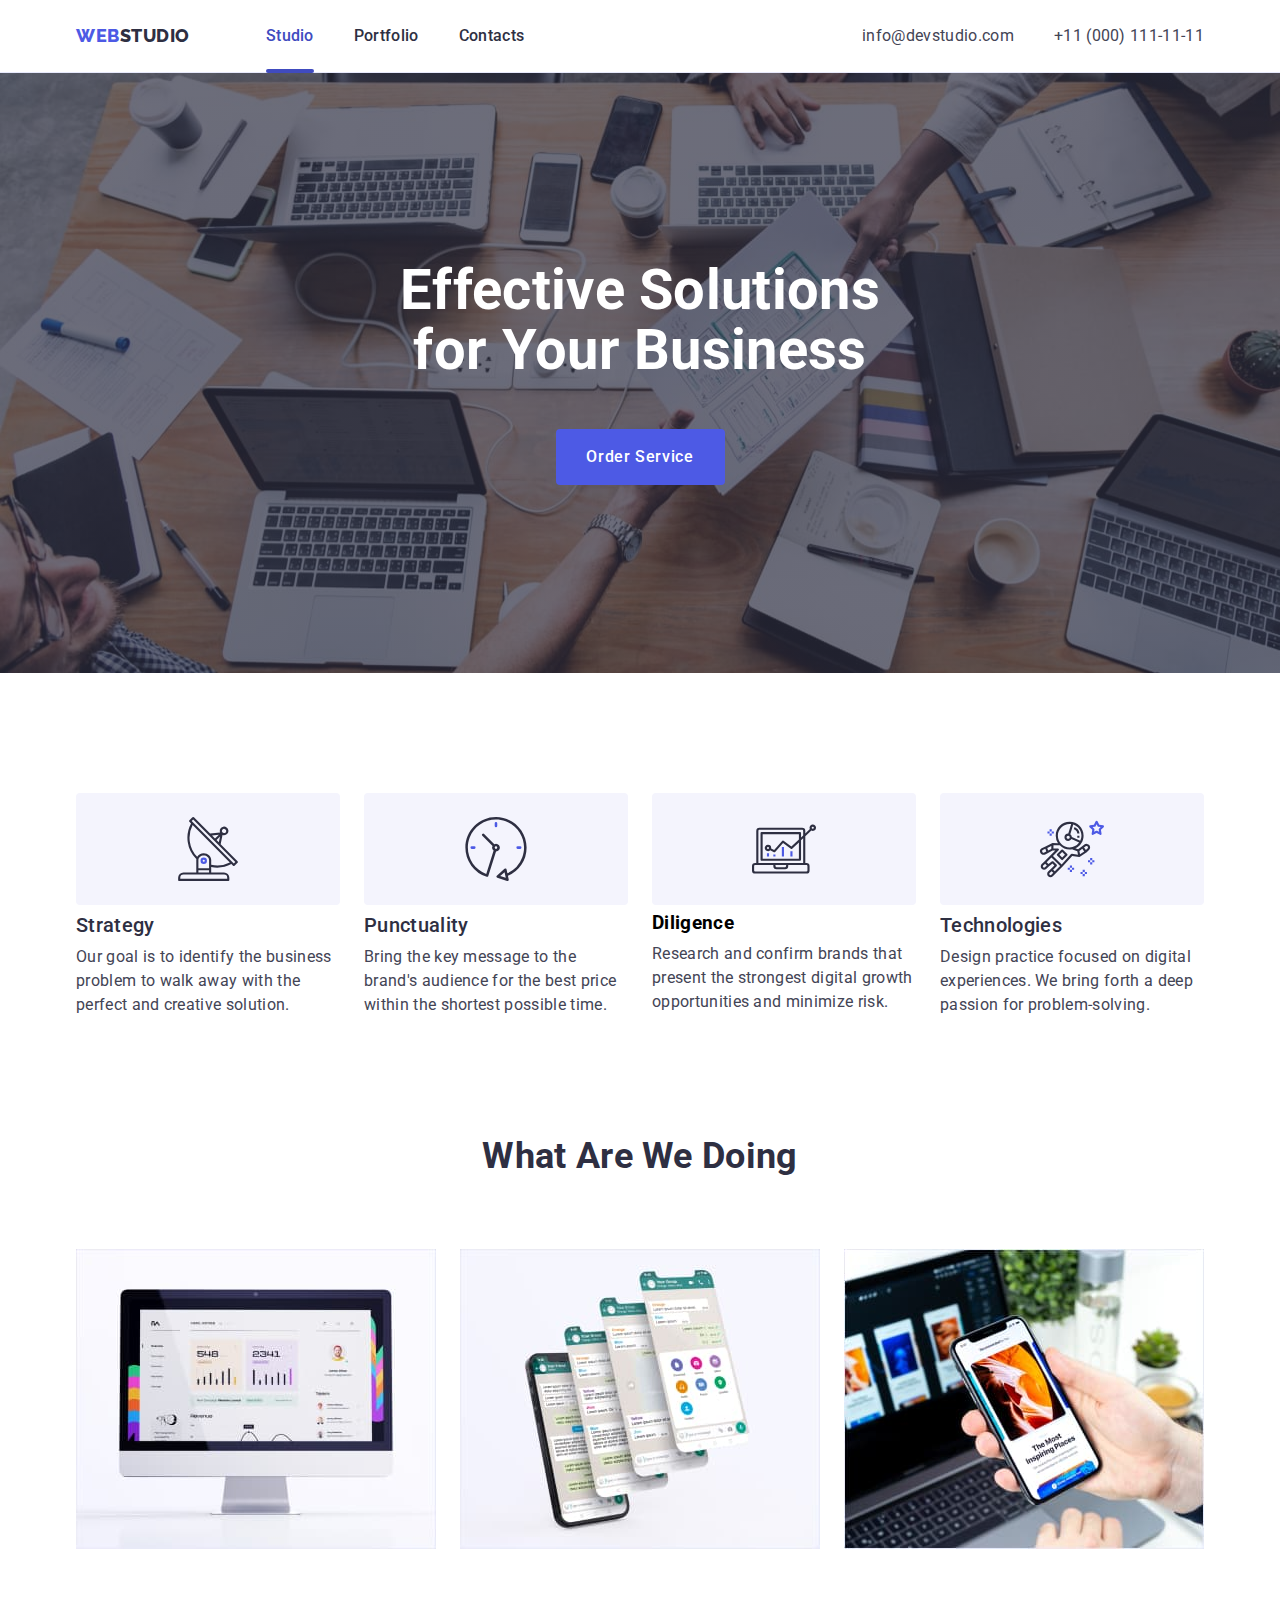
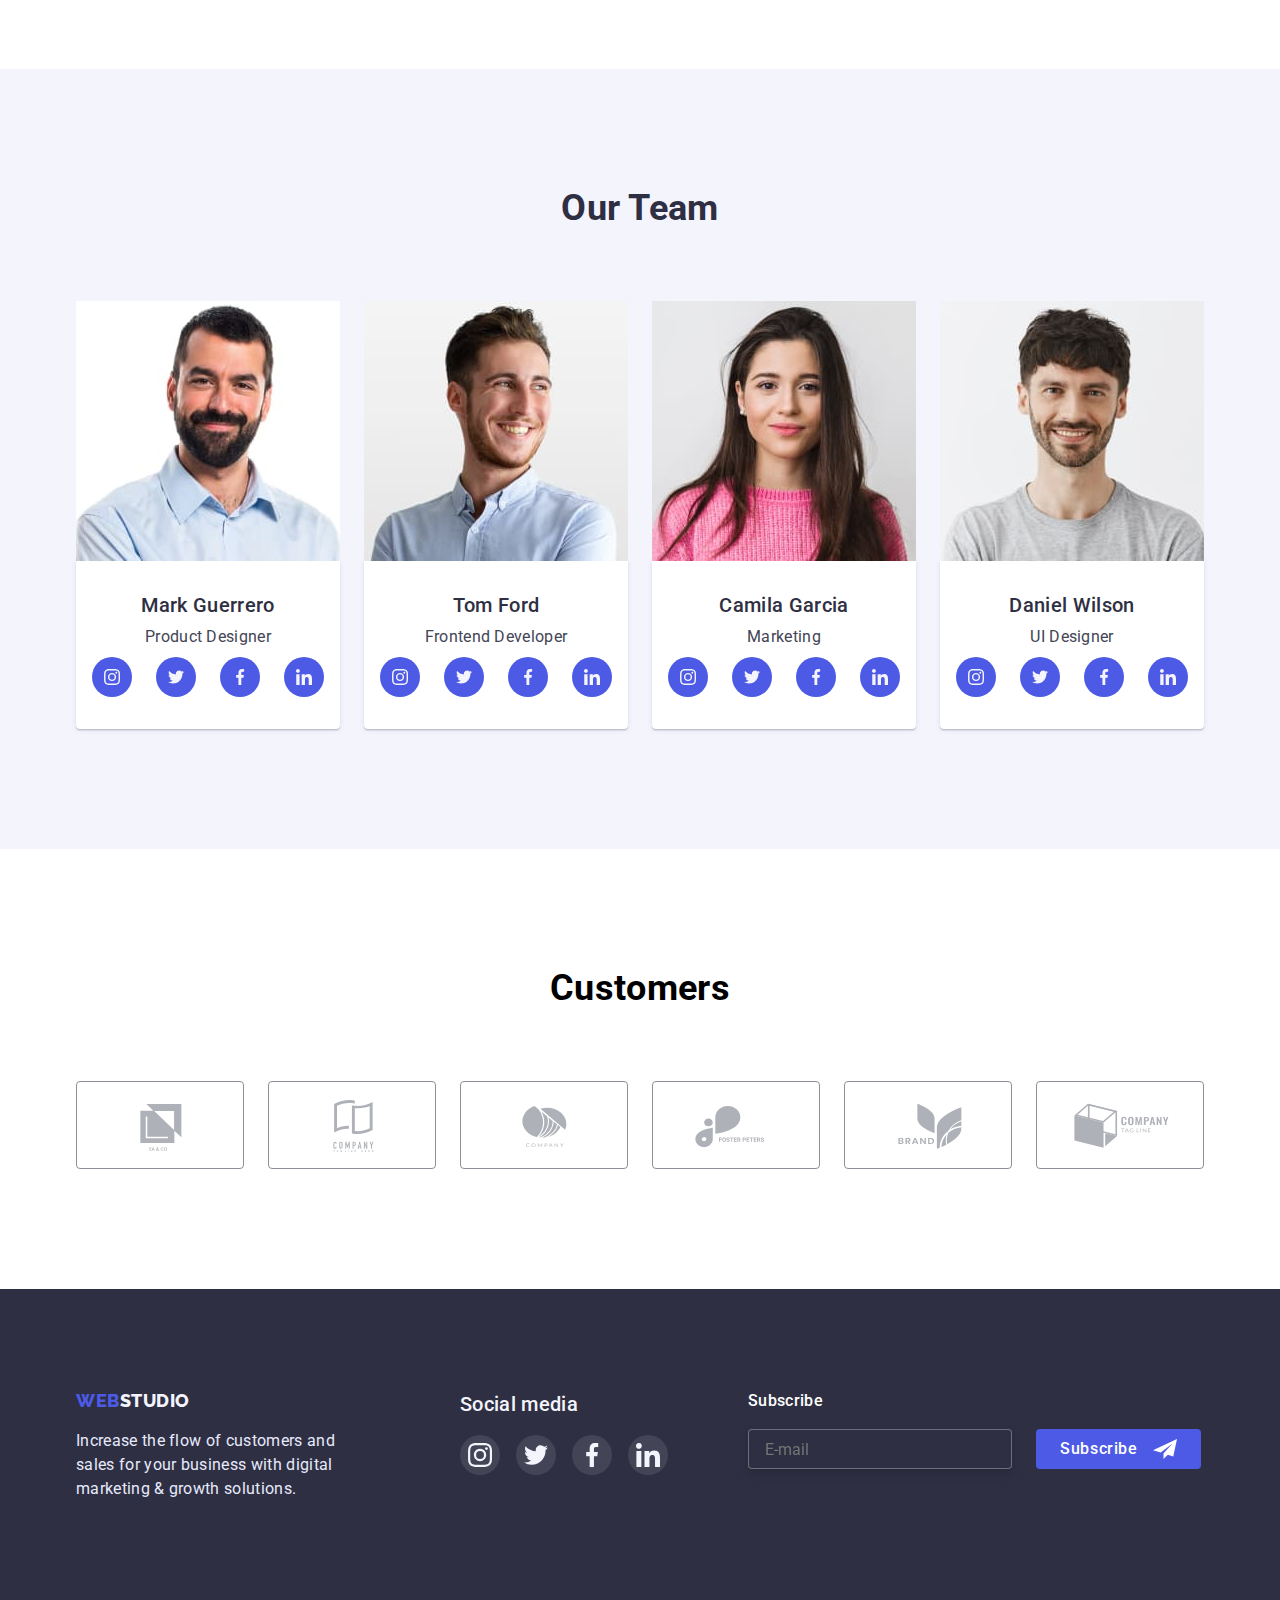
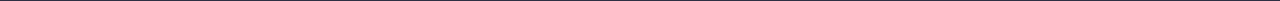
==== index.html @ 54335d5e "Initial commit" ====
<!DOCTYPE html>
<html lang="en">
  <head>
    <meta charset="UTF-8" />
    <meta http-equiv="X-UA-Compatible" content="IE=edge" />
    <meta name="viewport" content="width=device-width, initial-scale=1.0" />
    <title>Web Studio</title>
    <link rel="preconnect" href="https://fonts.googleapis.com" />
    <link rel="preconnect" href="https://fonts.gstatic.com" crossorigin />
    <link
      href="https://fonts.googleapis.com/css2?family=Raleway:wght@800&family=Roboto:wght@400;500;700;900&display=swap"
      rel="stylesheet"
    />
    <link
      rel="stylesheet"
      href="https://cdnjs.cloudflare.com/ajax/libs/modern-normalize/1.1.0/modern-normalize.css"
      integrity="sha512-Y0MM+V6ymRKN2zStTqzQ227DWhhp4Mzdo6gnlRnuaNCbc+YN/ZH0sBCLTM4M0oSy9c9VKiCvd4Jk44aCLrNS5Q=="
      crossorigin="anonymous"
      referrerpolicy="no-referrer"
    />
    <link rel="stylesheet" href="./css/styles.css" />
  </head>
  <body>
    <!-- Header -->
    <header class="page-header section">
      <div class="container header-container">
        <nav class="page-nav">
          <a class="logotype link" href="/"
            >Web<span class="logo-dark">Studio</span></a
          >
          <ul class="menu list">
            <li class="menu-item">
              <a class="menu-link link current" href="./index.html">Studio</a>
            </li>
            <li class="menu-item">
              <a class="menu-link link" href="./portfolio.html">Portfolio</a>
            </li>
            <li class="menu-item">
              <a class="menu-link link" href="">Contacts</a>
            </li>
          </ul>
        </nav>
        <address class="contact">
          <ul class="list contact-info">
            <li class="contact-email">
              <a class="contact-link link" href="mailto:info@devstudio.com">
                info@devstudio.com
              </a>
            </li>
            <li class="contact-phone">
              <a class="contact-link link" href="tel:+110001111111">
                +11 (000) 111-11-11
              </a>
            </li>
          </ul>
        </address>
      </div>
    </header>
    <main>
      <!-- Hero -->
      <section class="hero section">
        <div class="container">
          <h1 class="hero-title">Effective Solutions for Your Business</h1>
          <button class="hero-btn" data-modal-open type="button">
            Order Service
          </button>
        </div>
      </section>
      <!-- Benefits -->
      <section class="benefits section">
        <div class="container">
          <h2 class="hide">Benefits</h2>
          <ul class="list benefits-list">
            <li class="benefits-item">
              <div class="benefits-wrap">
                <svg class="benefits-icon" widht="64" height="64">
                  <use href="./images/icons.svg#icon-antenna"></use>
                </svg>
              </div>
              <h3 class="benefits-title section-subtitle">Strategy</h3>
              <p class="benefits-text section-description">
                Our goal is to identify the business problem to walk away with
                the perfect and creative solution.
              </p>
            </li>
            <li class="benefits-item">
              <div class="benefits-wrap">
                <svg class="benefits-icon" widht="64" height="64">
                  <use href="./images/icons.svg#icon-clock"></use>
                </svg>
              </div>
              <h3 class="benefits-title section-subtitle">Punctuality</h3>
              <p class="benefits-text section-description">
                Bring the key message to the brand's audience for the best price
                within the shortest possible time.
              </p>
            </li>
            <li class="benefits-item">
              <div class="benefits-wrap">
                <svg class="benefits-icon" widht="64" height="64">
                  <use href="./images/icons.svg#icon-diagram"></use>
                </svg>
              </div>
              <h3 class="benefits-title">Diligence</h3>
              <p class="benefits-text section-description">
                Research and confirm brands that present the strongest digital
                growth opportunities and minimize risk.
              </p>
            </li>
            <li class="benefits-item">
              <div class="benefits-wrap">
                <svg class="benefits-icon" widht="64" height="64">
                  <use href="./images/icons.svg#icon-astronaut"></use>
                </svg>
              </div>
              <h3 class="benefits-title section-subtitle">Technologies</h3>
              <p class="benefits-text section-description">
                Design practice focused on digital experiences. We bring forth a
                deep passion for problem-solving.
              </p>
            </li>
          </ul>
        </div>
      </section>
      <!-- Our work -->
      <section class="work-section section">
        <div class="container">
          <h2 class="work-title section-title">What are we doing</h2>
          <ul class="list work-list">
            <li class="work-item">
              <img
                class="img-work"
                src="./images/monitor.jpg"
                alt="monitor"
                width="360"
                height="300"
              />
            </li>
            <li class="work-item">
              <img
                class="img-work"
                src="./images/messanger.jpg"
                alt="messanger"
                width="360"
                height="300"
              />
            </li>
            <li class="work-item">
              <img
                class="img-work"
                src="./images/phone_in_hand.jpg"
                alt="phone in hand"
                width="360"
                height="300"
              />
            </li>
          </ul>
        </div>
      </section>
      <!-- Team -->
      <section class="section-team section">
        <div class="container">
          <h2 class="team-section section-title">Our Team</h2>
          <ul class="list team-list">
            <li class="team-item">
              <img
                class="img-work"
                src="./images/employees/Mark_Guerrero.jpg"
                alt="Mark Guerrero"
                width="264"
                height="260"
              />
              <div class="employees">
                <h3 class="team-headline section-subtitle">Mark Guerrero</h3>
                <p class="team-text section-description">Product Designer</p>
                <ul class="team-soc-list list">
                  <li class="team-soc-item">
                    <a href="" class="team-soc-link link"
                      ><svg class="team-soc-icon" widht="16" height="16">
                        <use
                          href="./images/icons.svg#icon-instagram"
                        ></use></svg
                    ></a>
                  </li>
                  <li class="team-soc-item">
                    <a href="" class="team-soc-link link"
                      ><svg class="team-soc-icon" widht="16" height="16">
                        <use href="./images/icons.svg#icon-twitter"></use></svg
                    ></a>
                  </li>
                  <li class="team-soc-item">
                    <a href="" class="team-soc-link link"
                      ><svg class="team-soc-icon" widht="16" height="16">
                        <use href="./images/icons.svg#icon-facebook"></use></svg
                    ></a>
                  </li>
                  <li class="team-soc-item">
                    <a href="" class="team-soc-link link"
                      ><svg class="team-soc-icon" widht="16" height="16">
                        <use href="./images/icons.svg#icon-linkedin"></use></svg
                    ></a>
                  </li>
                </ul>
              </div>
            </li>
            <li class="team-item">
              <img
                class="img-work"
                src="./images/employees/Tom_Ford.jpg"
                alt="Tom Ford"
                width="264"
                height="260"
              />
              <div class="employees">
                <h3 class="team-headline section-subtitle">Tom Ford</h3>
                <p class="team-text section-description">Frontend Developer</p>
                <ul class="team-soc-list list">
                  <li class="team-soc-item">
                    <a href="" class="team-soc-link link"
                      ><svg class="team-soc-icon" widht="16" height="16">
                        <use
                          href="./images/icons.svg#icon-instagram"
                        ></use></svg
                    ></a>
                  </li>
                  <li class="team-soc-item">
                    <a href="" class="team-soc-link link"
                      ><svg class="team-soc-icon" widht="16px" height="16px">
                        <use href="./images/icons.svg#icon-twitter"></use></svg
                    ></a>
                  </li>
                  <li class="team-soc-item">
                    <a href="" class="team-soc-link link"
                      ><svg class="team-soc-icon" widht="16" height="16">
                        <use href="./images/icons.svg#icon-facebook"></use></svg
                    ></a>
                  </li>
                  <li class="team-soc-item">
                    <a href="" class="team-soc-link link"
                      ><svg class="team-soc-icon" widht="16" height="16">
                        <use href="./images/icons.svg#icon-linkedin"></use></svg
                    ></a>
                  </li>
                </ul>
              </div>
            </li>
            <li class="team-item">
              <img
                class="img-work"
                src="./images/employees/Camila_Garcia.jpg"
                alt="Camila Garcia"
                width="264"
                height="260"
              />
              <div class="employees">
                <h3 class="team-headline section-subtitle">Camila Garcia</h3>
                <p class="team-text section-description">Marketing</p>
                <ul class="team-soc-list list">
                  <li class="team-soc-item">
                    <a href="" class="team-soc-link link"
                      ><svg class="team-soc-icon" widht="16" height="16">
                        <use
                          href="./images/icons.svg#icon-instagram"
                        ></use></svg
                    ></a>
                  </li>
                  <li class="team-soc-item">
                    <a href="" class="team-soc-link link"
                      ><svg class="team-soc-icon" widht="16" height="16">
                        <use href="./images/icons.svg#icon-twitter"></use></svg
                    ></a>
                  </li>
                  <li class="team-soc-item">
                    <a href="" class="team-soc-link link"
                      ><svg class="team-soc-icon" widht="16" height="16">
                        <use href="./images/icons.svg#icon-facebook"></use></svg
                    ></a>
                  </li>
                  <li class="team-soc-item">
                    <a href="" class="team-soc-link link"
                      ><svg class="team-soc-icon" widht="16" height="16">
                        <use href="./images/icons.svg#icon-linkedin"></use></svg
                    ></a>
                  </li>
                </ul>
              </div>
            </li>
            <li class="team-item section-description">
              <img
                class="img-work"
                src="./images/employees/Daniel_Wilson.jpg"
                alt="Daniel Wilson"
                width="264"
                height="260"
              />
              <div class="employees">
                <h3 class="team-headline section-subtitle">Daniel Wilson</h3>
                <p class="team-text section-description">UI Designer</p>
                <ul class="team-soc-list list">
                  <li class="team-soc-item">
                    <a href="" class="team-soc-link link"
                      ><svg class="team-soc-icon" widht="16" height="16">
                        <use
                          href="./images/icons.svg#icon-instagram"
                        ></use></svg
                    ></a>
                  </li>
                  <li class="team-soc-item">
                    <a href="" class="team-soc-link link"
                      ><svg class="team-soc-icon" widht="16" height="16">
                        <use href="./images/icons.svg#icon-twitter"></use></svg
                    ></a>
                  </li>
                  <li class="team-soc-item">
                    <a href="" class="team-soc-link link"
                      ><svg class="team-soc-icon" widht="16" height="16">
                        <use href="./images/icons.svg#icon-facebook"></use></svg
                    ></a>
                  </li>
                  <li class="team-soc-item">
                    <a href="" class="team-soc-link link"
                      ><svg class="team-soc-icon" widht="16" height="16">
                        <use href="./images/icons.svg#icon-linkedin"></use></svg
                    ></a>
                  </li>
                </ul>
              </div>
            </li>
          </ul>
        </div>
      </section>

      <!--CUSTOMERS  -->
      <section class="section customers-sect">
        <div class="container">
          <h2 class="customers-title">Customers</h2>
          <ul class="customers-list list">
            <li class="customers-item">
              <a href="" class="customers-link link"
                ><svg class="customers-icon" widht="104" height="56">
                  <use href="./images/icons.svg#icon-Logo"></use></svg
              ></a>
            </li>
            <li class="customers-item">
              <a href="" class="customers-link link"
                ><svg class="customers-icon" widht="104" height="56">
                  <use href="./images/icons.svg#icon-Logo-1"></use></svg
              ></a>
            </li>
            <li class="customers-item">
              <a href="" class="customers-link link"
                ><svg class="customers-icon" widht="104" height="56">
                  <use href="./images/icons.svg#icon-Logo-2"></use></svg
              ></a>
            </li>
            <li class="customers-item">
              <a href="" class="customers-link link"
                ><svg class="customers-icon" widht="104" height="56">
                  <use href="./images/icons.svg#icon-Logo-3"></use></svg
              ></a>
            </li>
            <li class="customers-item">
              <a href="" class="customers-link link"
                ><svg class="customers-icon" widht="104" height="56">
                  <use href="./images/icons.svg#icon-Logo-4"></use></svg
              ></a>
            </li>
            <li class="customers-item">
              <a href="" class="customers-link link"
                ><svg class="customers-icon" widht="104" height="56">
                  <use href="./images/icons.svg#icon-Logo-5"></use></svg
              ></a>
            </li>
          </ul>
        </div>
      </section>
    </main>
    <!-- Footer -->
    <footer class="footer">
      <div class="container footer-pos">
        <div class="footer-left">
          <a class="logotype link" href="/"
            >Web<span class="logo-white">Studio</span></a
          >
          <p class="footer-text">
            Increase the flow of customers and sales for your business with
            digital marketing & growth solutions.
          </p>
        </div>
        <div class="footer-right">
          <h2 class="soc-media-subtitle">Social media</h2>
          <ul class="soc-media-list list">
            <li class="soc-media-item">
              <a href="" class="soc-media-link link"
                ><svg class="soc-media-icon" widht="24" height="24">
                  <use href="./images/icons.svg#icon-instagram"></use></svg
              ></a>
            </li>
            <li class="soc-media-item">
              <a href="" class="soc-media-link link"
                ><svg class="soc-media-icon" widht="24" height="24">
                  <use href="./images/icons.svg#icon-twitter"></use></svg
              ></a>
            </li>
            <li class="soc-media-item">
              <a href="" class="soc-media-link link"
                ><svg class="soc-media-icon" widht="24" height="24">
                  <use href="./images/icons.svg#icon-facebook"></use></svg
              ></a>
            </li>
            <li class="soc-media-item">
              <a href="" class="soc-media-link link"
                ><svg class="soc-media-icon" widht="24" height="24">
                  <use href="./images/icons.svg#icon-linkedin"></use></svg
              ></a>
            </li>
          </ul>
        </div>
        <form class="footer-form">
          <label for="subscribe-soc-media" class="footer-form-label"
            >Subscribe</label
          ><span class="footer-form-wrapper"
            ><input
              id="subscribe-soc-media"
              type="email"
              name="user_email"
              class="footer-form-input"
              minlength="5"
              placeholder="E-mail"
            />
            <div class="footer-position-wrapper">
              <button type="submit" class="footer-form-button">Subscribe</button
              ><svg class="footer-form-icon" width="24" height="24">
                <use href="./images/icons.svg#icon-telegram"></use>
              </svg>
            </div>
          </span>
        </form>
      </div>
    </footer>
    <div class="backdrop is-hidden" data-modal>
      <div class="modal">
        <button type="button" data-modal-close class="modal-close">
          <svg class="backdrop-close-icon" width="8" height="8">
            <use href="./images/icons.svg#icon-close-icon"></use>
          </svg>
        </button>
        <p class="modal-title">Leave your contacts and we will call you back</p>
        <form class="modal-form">
          <label class="modal-sub-label"
            ><span class="modal-form-desc">Name</span>
            <span class="modal-form-input-wrapper">
              <input
                type="text"
                name="user_name"
                class="modal-form-input"
                required
                pattern="[a-zA-Za-яА-Я]+"
                minlength="2" /><svg
                class="modal-form-icon"
                width="18"
                height="18"
              >
                <use href="./images/icons.svg#icon-person"></use></svg></span
          ></label>
          <label class="modal-sub-label"
            ><span class="modal-form-desc">Phone</span>
            <span class="modal-form-input-wrapper">
              <input
                type="tel"
                name="user_phone"
                class="modal-form-input"
                required
                pattern="[0-9]{3}-[0-9]{3}-[0-9]{2}-[0-9]{2}"
                title="xxx-xxx-xx-xx" /><svg
                class="modal-form-icon"
                width="18"
                height="24"
              >
                <use href="./images/icons.svg#icon-phone"></use></svg></span
          ></label>
          <label class="modal-sub-label"
            ><span class="modal-form-desc">Email</span>
            <span class="modal-form-input-wrapper">
              <input
                type="email"
                name="user_email"
                class="modal-form-input"
                required /><svg class="modal-form-icon" width="18" height="24">
                <use href="./images/icons.svg#icon-email"></use></svg></span
          ></label>
          <label class="modal-sub-label modal-sub-label-margin"
            ><span class="modal-form-desc">Comment</span>
            <textarea
              name="user_message"
              class="modal-form-message"
              placeholder="Text input"
            ></textarea>
          </label>
          <input
            id="user-policy"
            type="checkbox"
            name="user_policy"
            class="modal-form-check hide"
          />
          <label for="user-policy" class="modal-form-check-descr">
            <span
              ><svg class="modal-form-check" width="10" height="8">
                <use href="./images/icons.svg#icon-Vector"></use></svg
            ></span>
            I accept the terms and conditions of the&nbsp;
            <a href="">Privacy Policy</a>
          </label>
          <button type="submit" class="modal-form-submit">Send</button>
        </form>
      </div>
    </div>
    <script src="./js/modal.js"></script>
  </body>
</html>
---- css/styles.css ----
:root {
  --brand-color-dark: #2e2f42;
  --brand-color-white: #f4f4fd;
  --brand-color-logo: #4d5ae5;
  --hover-color-link: #404bbf;
  --sub-text-label: #8e8f99;
  --hero-grad: linear-gradient(rgba(46, 47, 66, 0.7), rgba(46, 47, 66, 0.7));
  --delay-hover: 250ms cubic-bezier(0.4, 0, 0.2, 1);
}

body {
  font-family: "Roboto", sans-serif;
  font-size: 16px;
  letter-spacing: 0.02em;
}

.link {
  text-decoration: none;
}

.list {
  list-style: none;
}

.hide {
  position: absolute;
  width: 1px;
  height: 1px;
  margin: -1px;
  border: 0;
  padding: 0;
  white-space: nowrap;
  clip-path: inset(100%);
  clip: rect(0 0 0 0);
  overflow: hidden;
}

h1,
h2,
h3,
h4,
h5,
h6,
p {
  margin: 0;
}

ul {
  margin: 0;
  padding-left: 0;
}

button {
  cursor: pointer;
}

img {
  display: block;
}

.container {
  width: 1158px;
  padding: 0 15px;
  margin: 0 auto;
}

.section {
  padding-top: 120px;
  padding-bottom: 120px;
}

.section-subtitle {
  font-weight: 500;
  font-size: 20px;
  line-height: 1.2;
  color: var(--brand-color-dark);
}

.section-description {
  line-height: 1.5;
  color: #434455;
}

.section-title {
  font-size: 36px;
  line-height: 1.11;
  text-align: center;
  text-transform: capitalize;
  color: var(--brand-color-dark);
}

/* =======HEADER========*/
.page-header {
  padding-top: 24px;
  padding-bottom: 24px;
  border-bottom: 1px solid #e7e9fc;
}

.logotype {
  font-family: "Raleway", sans-serif;
  font-weight: 800;
  font-size: 18px;
  line-height: 1.33;
  letter-spacing: 0.03em;
  text-transform: uppercase;
  color: var(--brand-color-logo);
  margin-right: 76px;
}

.page-nav {
  display: flex;
  align-items: center;
}

.header-container {
  display: flex;
  align-items: center;
}

.contact {
  margin-left: auto;
}

.contact-info {
  display: flex;
  gap: 40px;
}

.menu {
  display: flex;
  gap: 40px;
}

.logo-dark {
  color: var(--brand-color-dark);
}

.menu-link {
  font-weight: 500;
  line-height: 1.5;
  color: var(--brand-color-dark);
  margin-bottom: 28px;
  transition: color var(--delay-hover);
}
.menu-link:hover,
.menu-link:focus {
  color: var(--hover-color-link);
}

.current {
  color: var(--hover-color-link);
  position: relative;
  padding-bottom: 27px;
}

.current::after {
  position: absolute;
  left: 0;
  bottom: -1px;
  content: "";
  width: 100%;
  height: 4px;
  border-radius: 2px;
  background-color: var(--hover-color-link);
}

.contact-link {
  font-style: normal;
  line-height: 1.5;
  color: #434455;
  transition: color var(--delay-hover);
}

.contact-link:hover,
.contact-link:focus {
  color: var(--brand-color-logo);
}

.buttons {
  font-weight: 500;
  line-height: 1.5;
  letter-spacing: 0.04em;
  color: var(--brand-color-logo);
  background-color: #f4f4fd;
  padding: 12px 24px;
}

/* =========HERO======== */
.hero {
  background-color: var(--brand-color-dark);
  background-image: var(--hero-grad), url(../images/people_in_the_office.jpg);
  padding-top: 188px;
  padding-bottom: 188px;
  margin: 0 auto;
  max-width: 1440px;
  background-repeat: no-repeat;
  background-size: cover;
}

.hero-title {
  font-weight: 700;
  font-size: 56px;
  line-height: 1.07;
  text-align: center;
  color: #ffff;
  margin-bottom: 48px;
  max-width: 494px;
  margin-right: auto;
  margin-left: auto;
}

.hero-btn {
  font-weight: 500;
  line-height: 1.19;
  letter-spacing: 0.04em;
  color: #ffff;
  background-color: var(--brand-color-logo);
  margin: 0 auto;
  display: block;
  border-radius: 4px;
  min-width: 169px;
  height: 56px;
  border: none;
  transition: background-color var(--delay-hover);
}

.hero-btn:is(:hover, :focus) {
  background-color: var(--hover-color-link);
}

/* =========BENEFITS======== */
.benefits-list {
  display: flex;
  gap: 24px;
}
.benefits-title {
  margin-bottom: 8px;
}

.benefits-text {
  max-width: 264px;
}

.benefits {
  padding-bottom: 0;
}

.benefits-wrap {
  display: flex;
  margin: 0 auto;
  width: 264px;
  height: 112px;
  background-color: var(--brand-color-white);
  border-radius: 4px;
  justify-content: center;
  align-items: center;
  margin-bottom: 8px;
}

/* =========OUR WORK======== */
.work-list {
  display: flex;
  gap: 24px;
}

.work-title {
  margin-bottom: 72px;
}
/* =========TEAM======== */
.section-team {
  background-color: var(--brand-color-white);
}

.team-section {
  margin-bottom: 72px;
}
.employees {
  padding-top: 32px;
  padding-bottom: 32px;
  background-color: #ffff;
  text-align: center;
  border-radius: 0px 0px 4px 4px;
  box-shadow: 0px 1px 6px rgba(46, 47, 66, 0.08),
    0px 1px 1px rgba(46, 47, 66, 0.16), 0px 2px 1px rgba(46, 47, 66, 0.08);
}

.team-headline {
  margin-bottom: 8px;
}

.team-list {
  display: flex;
  gap: 24px;
}

.team-text {
  margin-bottom: 8px;
}

.team-soc-list {
  display: flex;
  justify-content: center;
  gap: 24px;
}

.team-soc-link {
  width: 40px;
  height: 40px;
  border-radius: 50%;
  display: flex;
  align-items: center;
  justify-content: center;
  background-color: var(--brand-color-logo);
  transition: background-color var(--delay-hover);
}

.team-soc-link:is(:hover, :focus) {
  background-color: var(--hover-color-link);
}

/* =========PORTFOLIO======== */
.portfolio {
  padding-top: 96px;
}

.buttons-gallery {
  border-radius: 4px;
  height: 48px;
  border: none;
  transition: background-color var(--delay-hover), color var(--delay-hover),
    box-shadow var(--delay-hover);
}

.buttons-gallery:is(:hover, :focus) {
  color: #ffff;
  background-color: var(--brand-color-logo);
  box-shadow: 0px 3px 1px rgba(0, 0, 0, 0.1), 0px 2px 1px rgba(0, 0, 0, 0.08),
    0px 2px 2px rgba(0, 0, 0, 0.12);
}

.btn-list-gallery {
  display: flex;
  gap: 24px;
  justify-content: center;
  margin-bottom: 72px;
}

.gallery-sup-text {
  padding-top: 32px;
  padding-bottom: 32px;
  padding-left: 16px;
  border: 1px solid #e7e9fc;
  border-top: 0;
}

.gallery-title {
  margin-bottom: 8px;
}

.gallery-container {
  display: flex;
  flex-wrap: wrap;
  column-gap: 24px;
  row-gap: 48px;
}
.portfolio-list {
  transition: box-shadow var(--delay-hover);
}

.portfolio-list:is(:hover, :focus) {
  box-shadow: 0px 3px 1px rgba(0, 0, 0, 0.1), 0px 2px 1px rgba(0, 0, 0, 0.08),
    0px 2px 2px rgba(0, 0, 0, 0.12);
}

.gallery-link:hover .gallery-descr,
.gallery-link:focus .gallery-descr {
  transform: translateY(0%);
}

.gallery-wrap {
  position: relative;
  overflow: hidden;
}

.gallery-descr {
  font-size: 16px;
  line-height: 1.5;
  color: var(--brand-color-white);
  position: absolute;
  top: 0;
  background-color: var(--brand-color-logo);
  padding: 40px 32px;
  height: 100%;
  transform: translateY(100%);
  transition: transform var(--delay-hover);
}

/* =========CUSTOMERS===== */
.customers-title {
  font-size: 36px;
  line-height: 1.11;
  text-align: center;
  text-transform: capitalize;
  margin-bottom: 72px;
}

.customers-list {
  display: flex;
  gap: 24px;
}

.customers-link {
  width: 168px;
  height: 88px;
  border: 1px solid #8e8f99;
  border-radius: 4px;
  display: flex;
  justify-content: center;
  align-items: center;
  transition: border-color var(--delay-hover);
}

.customers-icon {
  fill: #afb1b8;
  transition: fill var(--delay-hover);
}

.customers-link:is(:focus, :hover) {
  border-color: var(--hover-color-link);
}

.customers-link:is(:focus, :hover) .customers-icon {
  fill: var(--hover-color-link);
}
/* =========FOOTER======== */
.footer {
  padding-top: 100px;
  padding-bottom: 100px;
  background-color: var(--brand-color-dark);
}
.footer .logotype {
  margin-right: 0;
}
.footer-logotype {
  padding-right: 0;
}

.footer-text {
  line-height: 1.5;
  color: #e7e9fc;
  max-width: 264px;
  margin-top: 16px;
}

.logo-white {
  color: var(--brand-color-white);
}

.soc-media-subtitle {
  font-weight: 500;
  font-size: 20px;
  line-height: 1.5;
  color: var(--brand-color-white);
  margin-bottom: 16px;
}

.footer-pos {
  display: flex;
}
.soc-media-list {
  display: flex;
  gap: 16px;
}

.soc-media-link {
  width: 40px;
  height: 40px;
  border-radius: 50%;
  display: flex;
  align-items: center;
  justify-content: center;
  background-color: rgba(255, 255, 255, 0.1);
  transition: background-color var(--delay-hover);
}

.soc-media-link:is(:hover, :focus) {
  background-color: #31d0aa;
}

.footer-right {
  margin-left: 120px;
}

.footer-form {
  margin-left: 80px;
  display: block;
}

.footer-form-label {
  display: block;
  font-weight: 500;
  font-size: 16px;
  line-height: 1.55;
  color: #ffffff;
  margin-bottom: 16px;
}

.footer-form-input {
  background-color: #2e2f42;
  border: 1px solid rgba(255, 255, 255, 0.3);
  filter: drop-shadow(0px 4px 4px rgba(0, 0, 0, 0.15));
  border-radius: 4px;
  width: 264px;
  height: 40px;
  padding-left: 16px;
  color: #ffff;
  display: block;
}

.footer-form-wrapper {
  display: flex;
}

.footer-form-button {
  font-weight: 500;
  font-size: 16px;
  line-height: 1.5;
  text-align: left;
  letter-spacing: 0.04em;
  color: #ffffff;
  background-color: var(--brand-color-logo);
  border-radius: 4px;
  min-width: 165px;
  height: 40px;
  margin-left: 24px;
  border: none;
  padding: 8px 24px;
  transition: background-color var(--delay-hover);
}

.footer-form-button:hover,
.footer-form-button:focus {
  background-color: var(--hover-color-link);
}

.footer-position-wrapper {
  position: relative;
}

.footer-form-icon {
  position: absolute;
  right: 24px;
  top: 50%;
  transform: translateY(-50%);
}

/* ========BACKDROP============ */

.backdrop {
  position: fixed;
  top: 0;
  width: 100%;
  height: 100%;
  background-color: rgba(46, 47, 66, 0.4);
  transition: opacity var(--delay-hover), visibility var(--delay-hover);
}

.is-hidden {
  opacity: 0;
  visibility: hidden;
  pointer-events: none;
}

.modal {
  position: absolute;
  top: 50%;
  left: 50%;
  transform: translate(-50%, -50%);
  width: 408px;
  min-height: 576px;
  background-color: #fcfcfc;
  box-shadow: 0px 1px 1px rgba(0, 0, 0, 0.14), 0px 1px 3px rgba(0, 0, 0, 0.12),
    0px 2px 1px rgba(0, 0, 0, 0.2);
  border-radius: 4px;
  padding: 72px 24px 24px;
}

.modal-close {
  position: absolute;
  top: 24px;
  right: 24px;
  width: 24px;
  height: 24px;
  border-radius: 50%;
  border: 1px solid rgba(0, 0, 0, 0.1);
  background-color: #e7e9fc;
  align-items: center;
  display: flex;
  justify-content: center;
}

.modal-close:is(:focus, :hover) {
  background-color: var(--brand-color-logo);
}

.modal-close:is(:focus, :hover) .backdrop-close-icon {
  fill: #ffff;
}

.backdrop-close-icon {
  transition: fill var(--delay-hover);
}

.modal-title {
  font-weight: 500;
  line-height: 1.5;
  text-align: center;
  color: var(--brand-color-dark);
  margin-bottom: 14px;
}

.modal-form-desc {
  display: block;
  font-weight: 400;
  font-size: 12px;
  line-height: 1.33;
  letter-spacing: 0.04em;
  color: var(--sub-text-label);
  margin-bottom: 4px;
}

.modal-sub-label {
  display: block;
  margin-bottom: 8px;
}

.modal-form-input-wrapper {
  position: relative;
}

.modal-form-input {
  display: block;
  width: 100%;
  height: 40px;
  border: 1px solid rgba(33, 33, 33, 0.2);
  border-radius: 4px;
  padding-left: 38px;
  color: #000000;
  font-size: 18px;

  transition: border-color var(--delay-hover);
}

.modal-form-input:focus {
  outline: none;
  border-color: var(--brand-color-logo);
}

.modal-form-input:focus + .modal-form-icon {
  fill: var(--brand-color-logo);
}

.modal-form-icon {
  position: absolute;
  left: 16px;
  top: 50%;
  transform: translateY(-50%);
  transition: fill var(--delay-hover);
}

.modal-form-message {
  display: block;
  width: 100%;
  height: 120px;
  resize: none;
  padding: 8px 16px;
  font-size: 12px;
  line-height: 1.33;
  color: #000000;
  border: 1px solid rgba(33, 33, 33, 0.2);
  border-radius: 4px;
  transition: border-color var(--delay-hover);
}

.modal-sub-label-margin {
  display: block;
  margin-bottom: 16px;
}

.modal-form-message:focus {
  outline: none;
  border-color: var(--brand-color-logo);
}

.modal-form-check-descr span {
  display: flex;
  align-items: center;
  justify-content: center;
  width: 16px;
  height: 16px;
  border: 1.25px solid var(--brand-color-dark);
  border-radius: 2px;
  cursor: pointer;
  margin-right: 8px;
  transition: background-color var(--delay-hover);
}

.modal-form-check:checked + .modal-form-check-descr span {
  background-color: var(--brand-color-logo);
  border: none;
}

.modal-form-check-descr {
  display: flex;
  font-weight: 400;
  font-size: 12px;
  line-height: 1.33;
  letter-spacing: 0.04em;
  color: #757575;
  align-items: center;
  margin-bottom: 24px;
}

.modal-form-submit {
  min-width: 169px;
  height: 56px;
  background: var(--brand-color-logo);
  box-shadow: 0px 4px 4px rgba(0, 0, 0, 0.15);
  border-radius: 4px;
  color: #ffff;
  border: none;
  margin: 0 auto;
  display: block;
  margin-bottom: 24px;
  transition: background-color var(--delay-hover);
}

.modal-form-submit:is(:hover, :focus) {
  background-color: var(--hover-color-link);
}
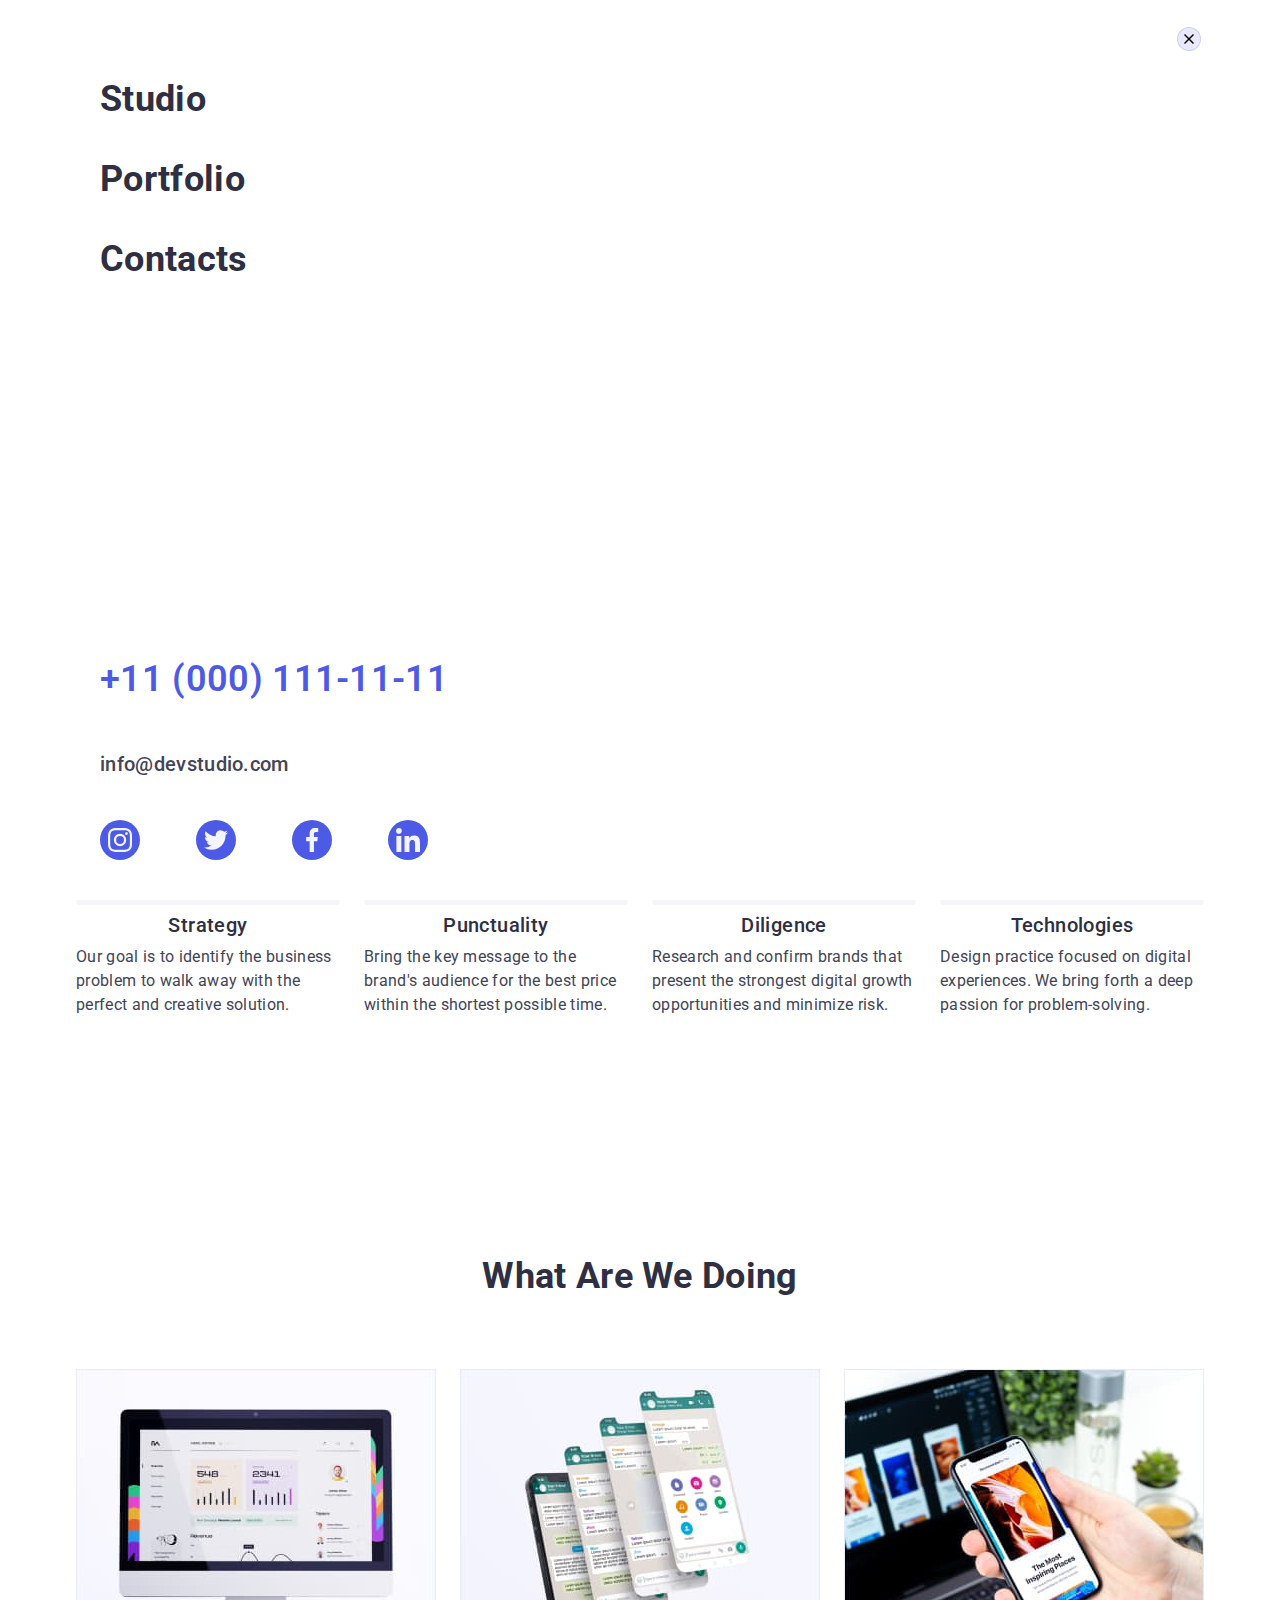
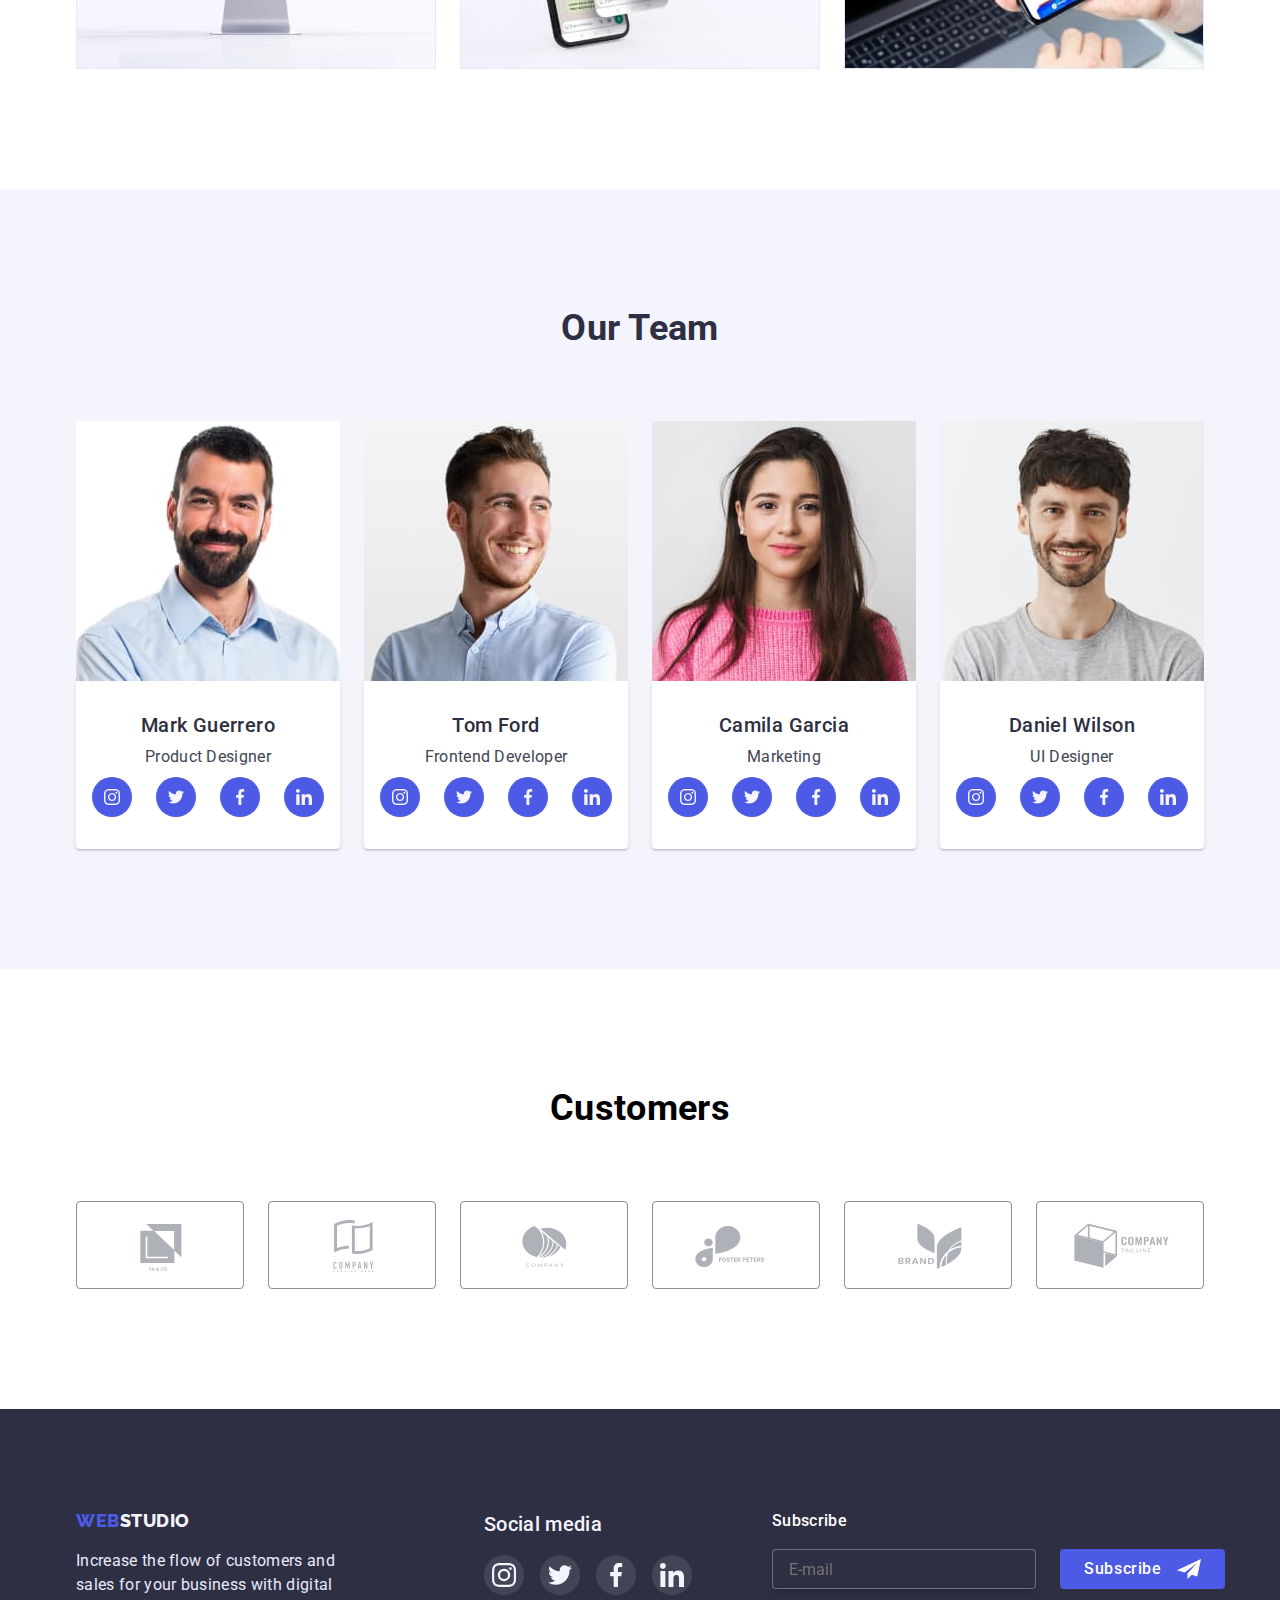
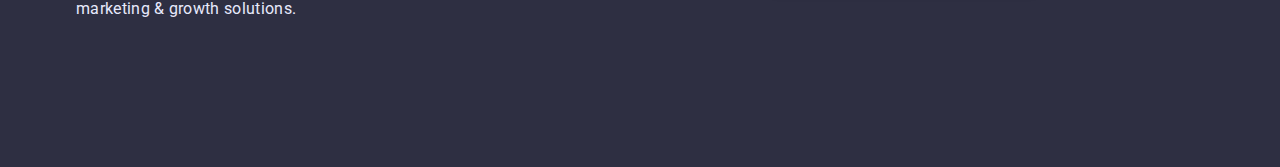
==== commit 40a4fb8f: "finished 7th hw finaly!" ====
--- a/index.html
+++ b/index.html
@@ -19,10 +19,13 @@
       referrerpolicy="no-referrer"
     />
     <link rel="stylesheet" href="./css/styles.css" />
+    <link rel="stylesheet" href="./css/mobile.css" />
+    <link rel="stylesheet" href="./css/tablet.css" />
+    <link rel="stylesheet" href="./css/desktop.css" />
   </head>
   <body>
     <!-- Header -->
-    <header class="page-header section">
+    <header class="page-header">
       <div class="container header-container">
         <nav class="page-nav">
           <a class="logotype link" href="/"
@@ -54,6 +57,73 @@
             </li>
           </ul>
         </address>
+        <button type="button" class="menu-open-mob js-open-menu">
+          <svg class="header-mobile-button" width="32" height="32">
+            <use href="./images/icons.svg#icon-burger"></use>
+          </svg>
+        </button>
+      </div>
+      <div class="mobile-menu js-menu-container is-open">
+        <div class="mobile-menu-container container">
+          <button class="mobile-menu-close-btn js-close-menu">
+            <svg class="header-mobile-close-icon" width="24" height="24">
+              <use href="./images/icons.svg#icon-close-icon"></use>
+            </svg>
+          </button>
+          <ul class="mobile-menu-list list">
+            <li class="mobile-menu-item">
+              <a href="" class="mobile-menu-link link">Studio</a>
+            </li>
+            <li class="mobile-menu-item">
+              <a href="" class="mobile-menu-link link">Portfolio</a>
+            </li>
+            <li class="mobile-menu-item">
+              <a href="" class="mobile-menu-link link">Contacts</a>
+            </li>
+          </ul>
+          <div class="wrapper-mobil-pos">
+            <ul class="mobile-menu-soc-list list">
+              <li class="mobile-menu-soc-link">
+                <a href="tel:+110001111111" class="mobile-menu-soc-link link"
+                  >+11 (000) 111-11-11</a
+                >
+              </li>
+              <li class="mobile-menu-soc-link">
+                <a
+                  href="mailto:info@devstudio.com"
+                  class="mobile-menu-soc-link-mail link"
+                  >info@devstudio.com</a
+                >
+              </li>
+            </ul>
+            <ul class="team-soc-list-mobile list">
+              <li class="team-soc-item">
+                <a href="" class="team-soc-link link"
+                  ><svg class="team-soc-icon" width="24" height="24">
+                    <use href="./images/icons.svg#icon-instagram"></use></svg
+                ></a>
+              </li>
+              <li class="team-soc-item">
+                <a href="" class="team-soc-link link"
+                  ><svg class="team-soc-icon" width="24" height="24">
+                    <use href="./images/icons.svg#icon-twitter"></use></svg
+                ></a>
+              </li>
+              <li class="team-soc-item">
+                <a href="" class="team-soc-link link"
+                  ><svg class="team-soc-icon" width="24" height="24">
+                    <use href="./images/icons.svg#icon-facebook"></use></svg
+                ></a>
+              </li>
+              <li class="team-soc-item">
+                <a href="" class="team-soc-link link"
+                  ><svg class="team-soc-icon" width="24" height="24">
+                    <use href="./images/icons.svg#icon-linkedin"></use></svg
+                ></a>
+              </li>
+            </ul>
+          </div>
+        </div>
       </div>
     </header>
     <main>
@@ -73,7 +143,7 @@
           <ul class="list benefits-list">
             <li class="benefits-item">
               <div class="benefits-wrap">
-                <svg class="benefits-icon" widht="64" height="64">
+                <svg class="benefits-icon" width="64" height="64">
                   <use href="./images/icons.svg#icon-antenna"></use>
                 </svg>
               </div>
@@ -85,7 +155,7 @@
             </li>
             <li class="benefits-item">
               <div class="benefits-wrap">
-                <svg class="benefits-icon" widht="64" height="64">
+                <svg class="benefits-icon" width="64" height="64">
                   <use href="./images/icons.svg#icon-clock"></use>
                 </svg>
               </div>
@@ -97,11 +167,11 @@
             </li>
             <li class="benefits-item">
               <div class="benefits-wrap">
-                <svg class="benefits-icon" widht="64" height="64">
+                <svg class="benefits-icon" width="64" height="64">
                   <use href="./images/icons.svg#icon-diagram"></use>
                 </svg>
               </div>
-              <h3 class="benefits-title">Diligence</h3>
+              <h3 class="benefits-title section-subtitle">Diligence</h3>
               <p class="benefits-text section-description">
                 Research and confirm brands that present the strongest digital
                 growth opportunities and minimize risk.
@@ -109,7 +179,7 @@
             </li>
             <li class="benefits-item">
               <div class="benefits-wrap">
-                <svg class="benefits-icon" widht="64" height="64">
+                <svg class="benefits-icon" width="64" height="64">
                   <use href="./images/icons.svg#icon-astronaut"></use>
                 </svg>
               </div>
@@ -128,31 +198,49 @@
           <h2 class="work-title section-title">What are we doing</h2>
           <ul class="list work-list">
             <li class="work-item">
-              <img
-                class="img-work"
-                src="./images/monitor.jpg"
-                alt="monitor"
-                width="360"
-                height="300"
-              />
+              <picture>
+                <source
+                  srcset="
+                    ./images/monitor.jpg    1x,
+                    ./images/monitor_2x.jpg 2x
+                  " />
+                <img
+                  class="img-work"
+                  src="./images/emloyees/monitor.jpg"
+                  alt="monitor"
+                  width="360"
+                  height="300"
+              /></picture>
             </li>
             <li class="work-item">
-              <img
-                class="img-work"
-                src="./images/messanger.jpg"
-                alt="messanger"
-                width="360"
-                height="300"
-              />
+              <picture>
+                <source
+                  srcset="
+                    ./images/messanger.jpg    1x,
+                    ./images/messanger_2x.jpg 2x
+                  " />
+                <img
+                  class="img-work"
+                  src="./images/emloyees/monitor.jpg"
+                  alt="messanger"
+                  width="360"
+                  height="300"
+              /></picture>
             </li>
             <li class="work-item">
-              <img
-                class="img-work"
-                src="./images/phone_in_hand.jpg"
-                alt="phone in hand"
-                width="360"
-                height="300"
-              />
+              <picture>
+                <source
+                  srcset="
+                    ./images/phone_in_hand.jpg    1x,
+                    ./images/phone_in_hand_2x.jpg 2x
+                  " />
+                <img
+                  class="img-work"
+                  src="./images/emloyees/monitor.jpg"
+                  alt="phone in phone_in_hand"
+                  width="360"
+                  height="300"
+              /></picture>
             </li>
           </ul>
         </div>
@@ -163,20 +251,27 @@
           <h2 class="team-section section-title">Our Team</h2>
           <ul class="list team-list">
             <li class="team-item">
-              <img
-                class="img-work"
-                src="./images/employees/Mark_Guerrero.jpg"
-                alt="Mark Guerrero"
-                width="264"
-                height="260"
-              />
+              <picture>
+                <source
+                  srcset="
+                    ./images/emloyees/Mark_Guerrero_1x.jpg 1x,
+                    ./images/emloyees/Mark_Guerrero_2x.jpg 2x
+                  " />
+                <img
+                  class="img-work"
+                  src="./images/emloyees/Mark_Guerrero_1x.jpg"
+                  alt="Mark Guerrero"
+                  width="264"
+                  height="260"
+              /></picture>
+
               <div class="employees">
                 <h3 class="team-headline section-subtitle">Mark Guerrero</h3>
                 <p class="team-text section-description">Product Designer</p>
                 <ul class="team-soc-list list">
                   <li class="team-soc-item">
                     <a href="" class="team-soc-link link"
-                      ><svg class="team-soc-icon" widht="16" height="16">
+                      ><svg class="team-soc-icon" width="16" height="16">
                         <use
                           href="./images/icons.svg#icon-instagram"
                         ></use></svg
@@ -184,19 +279,19 @@
                   </li>
                   <li class="team-soc-item">
                     <a href="" class="team-soc-link link"
-                      ><svg class="team-soc-icon" widht="16" height="16">
+                      ><svg class="team-soc-icon" width="16" height="16">
                         <use href="./images/icons.svg#icon-twitter"></use></svg
                     ></a>
                   </li>
                   <li class="team-soc-item">
                     <a href="" class="team-soc-link link"
-                      ><svg class="team-soc-icon" widht="16" height="16">
+                      ><svg class="team-soc-icon" width="16" height="16">
                         <use href="./images/icons.svg#icon-facebook"></use></svg
                     ></a>
                   </li>
                   <li class="team-soc-item">
                     <a href="" class="team-soc-link link"
-                      ><svg class="team-soc-icon" widht="16" height="16">
+                      ><svg class="team-soc-icon" width="16" height="16">
                         <use href="./images/icons.svg#icon-linkedin"></use></svg
                     ></a>
                   </li>
@@ -204,20 +299,26 @@
               </div>
             </li>
             <li class="team-item">
-              <img
-                class="img-work"
-                src="./images/employees/Tom_Ford.jpg"
-                alt="Tom Ford"
-                width="264"
-                height="260"
-              />
+              <picture>
+                <source
+                  srcset="
+                    ./images/emloyees/Tom_Ford_1x.jpg 1x,
+                    ./images/emloyees/Tom_Ford_2x.jpg 2x
+                  " />
+                <img
+                  class="img-work"
+                  src="./images/emloyees/Tom_Ford_1x.jpg"
+                  alt="Tom_Ford"
+                  width="264"
+                  height="260"
+              /></picture>
               <div class="employees">
                 <h3 class="team-headline section-subtitle">Tom Ford</h3>
                 <p class="team-text section-description">Frontend Developer</p>
                 <ul class="team-soc-list list">
                   <li class="team-soc-item">
                     <a href="" class="team-soc-link link"
-                      ><svg class="team-soc-icon" widht="16" height="16">
+                      ><svg class="team-soc-icon" width="16" height="16">
                         <use
                           href="./images/icons.svg#icon-instagram"
                         ></use></svg
@@ -225,19 +326,19 @@
                   </li>
                   <li class="team-soc-item">
                     <a href="" class="team-soc-link link"
-                      ><svg class="team-soc-icon" widht="16px" height="16px">
+                      ><svg class="team-soc-icon" width="16px" height="16px">
                         <use href="./images/icons.svg#icon-twitter"></use></svg
                     ></a>
                   </li>
                   <li class="team-soc-item">
                     <a href="" class="team-soc-link link"
-                      ><svg class="team-soc-icon" widht="16" height="16">
+                      ><svg class="team-soc-icon" width="16" height="16">
                         <use href="./images/icons.svg#icon-facebook"></use></svg
                     ></a>
                   </li>
                   <li class="team-soc-item">
                     <a href="" class="team-soc-link link"
-                      ><svg class="team-soc-icon" widht="16" height="16">
+                      ><svg class="team-soc-icon" width="16" height="16">
                         <use href="./images/icons.svg#icon-linkedin"></use></svg
                     ></a>
                   </li>
@@ -245,20 +346,26 @@
               </div>
             </li>
             <li class="team-item">
-              <img
-                class="img-work"
-                src="./images/employees/Camila_Garcia.jpg"
-                alt="Camila Garcia"
-                width="264"
-                height="260"
-              />
+              <picture>
+                <source
+                  srcset="
+                    ./images/emloyees/Camila_Garcia_1x.jpg 1x,
+                    ./images/emloyees/Camila_Garcia_2x.jpg 2x
+                  " />
+                <img
+                  class="img-work"
+                  src="./images/emloyees/Camila_Garcia_1x.jpg"
+                  alt="Camila_Garcia"
+                  width="264"
+                  height="260"
+              /></picture>
               <div class="employees">
                 <h3 class="team-headline section-subtitle">Camila Garcia</h3>
                 <p class="team-text section-description">Marketing</p>
                 <ul class="team-soc-list list">
                   <li class="team-soc-item">
                     <a href="" class="team-soc-link link"
-                      ><svg class="team-soc-icon" widht="16" height="16">
+                      ><svg class="team-soc-icon" width="16" height="16">
                         <use
                           href="./images/icons.svg#icon-instagram"
                         ></use></svg
@@ -266,19 +373,19 @@
                   </li>
                   <li class="team-soc-item">
                     <a href="" class="team-soc-link link"
-                      ><svg class="team-soc-icon" widht="16" height="16">
+                      ><svg class="team-soc-icon" width="16" height="16">
                         <use href="./images/icons.svg#icon-twitter"></use></svg
                     ></a>
                   </li>
                   <li class="team-soc-item">
                     <a href="" class="team-soc-link link"
-                      ><svg class="team-soc-icon" widht="16" height="16">
+                      ><svg class="team-soc-icon" width="16" height="16">
                         <use href="./images/icons.svg#icon-facebook"></use></svg
                     ></a>
                   </li>
                   <li class="team-soc-item">
                     <a href="" class="team-soc-link link"
-                      ><svg class="team-soc-icon" widht="16" height="16">
+                      ><svg class="team-soc-icon" width="16" height="16">
                         <use href="./images/icons.svg#icon-linkedin"></use></svg
                     ></a>
                   </li>
@@ -286,20 +393,26 @@
               </div>
             </li>
             <li class="team-item section-description">
-              <img
-                class="img-work"
-                src="./images/employees/Daniel_Wilson.jpg"
-                alt="Daniel Wilson"
-                width="264"
-                height="260"
-              />
+              <picture>
+                <source
+                  srcset="
+                    ./images/emloyees/Daniel_Wilson_1x.jpg 1x,
+                    ./images/emloyees/Daniel_Wilson_2x.jpg 2x
+                  " />
+                <img
+                  class="img-work"
+                  src="./images/emloyees/Daniel_Wilson_1x.jpg"
+                  alt="Daniel_Wilson"
+                  width="264"
+                  height="260"
+              /></picture>
               <div class="employees">
                 <h3 class="team-headline section-subtitle">Daniel Wilson</h3>
                 <p class="team-text section-description">UI Designer</p>
                 <ul class="team-soc-list list">
                   <li class="team-soc-item">
                     <a href="" class="team-soc-link link"
-                      ><svg class="team-soc-icon" widht="16" height="16">
+                      ><svg class="team-soc-icon" width="16" height="16">
                         <use
                           href="./images/icons.svg#icon-instagram"
                         ></use></svg
@@ -307,19 +420,19 @@
                   </li>
                   <li class="team-soc-item">
                     <a href="" class="team-soc-link link"
-                      ><svg class="team-soc-icon" widht="16" height="16">
+                      ><svg class="team-soc-icon" width="16" height="16">
                         <use href="./images/icons.svg#icon-twitter"></use></svg
                     ></a>
                   </li>
                   <li class="team-soc-item">
                     <a href="" class="team-soc-link link"
-                      ><svg class="team-soc-icon" widht="16" height="16">
+                      ><svg class="team-soc-icon" width="16" height="16">
                         <use href="./images/icons.svg#icon-facebook"></use></svg
                     ></a>
                   </li>
                   <li class="team-soc-item">
                     <a href="" class="team-soc-link link"
-                      ><svg class="team-soc-icon" widht="16" height="16">
+                      ><svg class="team-soc-icon" width="16" height="16">
                         <use href="./images/icons.svg#icon-linkedin"></use></svg
                     ></a>
                   </li>
@@ -337,37 +450,37 @@
           <ul class="customers-list list">
             <li class="customers-item">
               <a href="" class="customers-link link"
-                ><svg class="customers-icon" widht="104" height="56">
+                ><svg class="customers-icon" width="104" height="56">
                   <use href="./images/icons.svg#icon-Logo"></use></svg
               ></a>
             </li>
             <li class="customers-item">
               <a href="" class="customers-link link"
-                ><svg class="customers-icon" widht="104" height="56">
+                ><svg class="customers-icon" width="104" height="56">
                   <use href="./images/icons.svg#icon-Logo-1"></use></svg
               ></a>
             </li>
             <li class="customers-item">
               <a href="" class="customers-link link"
-                ><svg class="customers-icon" widht="104" height="56">
+                ><svg class="customers-icon" width="104" height="56">
                   <use href="./images/icons.svg#icon-Logo-2"></use></svg
               ></a>
             </li>
             <li class="customers-item">
               <a href="" class="customers-link link"
-                ><svg class="customers-icon" widht="104" height="56">
+                ><svg class="customers-icon" width="104" height="56">
                   <use href="./images/icons.svg#icon-Logo-3"></use></svg
               ></a>
             </li>
             <li class="customers-item">
               <a href="" class="customers-link link"
-                ><svg class="customers-icon" widht="104" height="56">
+                ><svg class="customers-icon" width="104" height="56">
                   <use href="./images/icons.svg#icon-Logo-4"></use></svg
               ></a>
             </li>
             <li class="customers-item">
               <a href="" class="customers-link link"
-                ><svg class="customers-icon" widht="104" height="56">
+                ><svg class="customers-icon" width="104" height="56">
                   <use href="./images/icons.svg#icon-Logo-5"></use></svg
               ></a>
             </li>
@@ -392,25 +505,25 @@
           <ul class="soc-media-list list">
             <li class="soc-media-item">
               <a href="" class="soc-media-link link"
-                ><svg class="soc-media-icon" widht="24" height="24">
+                ><svg class="soc-media-icon" width="24" height="24">
                   <use href="./images/icons.svg#icon-instagram"></use></svg
               ></a>
             </li>
             <li class="soc-media-item">
               <a href="" class="soc-media-link link"
-                ><svg class="soc-media-icon" widht="24" height="24">
+                ><svg class="soc-media-icon" width="24" height="24">
                   <use href="./images/icons.svg#icon-twitter"></use></svg
               ></a>
             </li>
             <li class="soc-media-item">
               <a href="" class="soc-media-link link"
-                ><svg class="soc-media-icon" widht="24" height="24">
+                ><svg class="soc-media-icon" width="24" height="24">
                   <use href="./images/icons.svg#icon-facebook"></use></svg
               ></a>
             </li>
             <li class="soc-media-item">
               <a href="" class="soc-media-link link"
-                ><svg class="soc-media-icon" widht="24" height="24">
+                ><svg class="soc-media-icon" width="24" height="24">
                   <use href="./images/icons.svg#icon-linkedin"></use></svg
               ></a>
             </li>
@@ -429,10 +542,11 @@
               placeholder="E-mail"
             />
             <div class="footer-position-wrapper">
-              <button type="submit" class="footer-form-button">Subscribe</button
-              ><svg class="footer-form-icon" width="24" height="24">
-                <use href="./images/icons.svg#icon-telegram"></use>
-              </svg>
+              <button type="submit" class="footer-form-button">
+                Subscribe<svg class="footer-form-icon" width="24" height="24">
+                  <use href="./images/icons.svg#icon-telegram"></use>
+                </svg>
+              </button>
             </div>
           </span>
         </form>
@@ -509,12 +623,13 @@
                 <use href="./images/icons.svg#icon-Vector"></use></svg
             ></span>
             I accept the terms and conditions of the&nbsp;
-            <a href="">Privacy Policy</a>
+            <a class="privacy-policy-link link" href="">Privacy Policy</a>
           </label>
           <button type="submit" class="modal-form-submit">Send</button>
         </form>
       </div>
     </div>
     <script src="./js/modal.js"></script>
+    <script src="./js/modal-mob.js"></script>
   </body>
 </html>
--- a/css/styles.css
+++ b/css/styles.css
@@ -4,6 +4,7 @@
   --brand-color-logo: #4d5ae5;
   --hover-color-link: #404bbf;
   --sub-text-label: #8e8f99;
+  --text-description: #434455;
   --hero-grad: linear-gradient(rgba(46, 47, 66, 0.7), rgba(46, 47, 66, 0.7));
   --delay-hover: 250ms cubic-bezier(0.4, 0, 0.2, 1);
 }
@@ -56,29 +57,31 @@
 
 img {
   display: block;
+  max-width: 100%;
+  height: auto;
 }
 
 .container {
-  width: 1158px;
-  padding: 0 15px;
+  padding: 0 16px;
   margin: 0 auto;
 }
 
 .section {
-  padding-top: 120px;
-  padding-bottom: 120px;
+  padding-top: 96px;
+  padding-bottom: 96px;
 }
 
 .section-subtitle {
-  font-weight: 500;
-  font-size: 20px;
-  line-height: 1.2;
+  font-size: 36px;
+  line-height: 1.11;
+
+  text-transform: capitalize;
   color: var(--brand-color-dark);
 }
 
 .section-description {
   line-height: 1.5;
-  color: #434455;
+  color: var(--text-description);
 }
 
 .section-title {
@@ -89,7 +92,19 @@
   color: var(--brand-color-dark);
 }
 
+.buttons {
+  font-weight: 500;
+  line-height: 1.5;
+  letter-spacing: 0.04em;
+  color: var(--brand-color-logo);
+  background-color: #f4f4fd;
+  padding: 12px 24px;
+}
+
 /* =======HEADER========*/
+.header-container {
+  width: 100%;
+}
 .page-header {
   padding-top: 24px;
   padding-bottom: 24px;
@@ -104,12 +119,10 @@
   letter-spacing: 0.03em;
   text-transform: uppercase;
   color: var(--brand-color-logo);
-  margin-right: 76px;
 }
 
 .page-nav {
-  display: flex;
-  align-items: center;
+  display: block;
 }
 
 .header-container {
@@ -122,17 +135,22 @@
 }
 
 .contact-info {
-  display: flex;
-  gap: 40px;
+  display: none;
 }
 
 .menu {
-  display: flex;
-  gap: 40px;
+  display: none;
 }
 
 .logo-dark {
   color: var(--brand-color-dark);
+}
+
+.menu-open-mob {
+  margin-left: auto;
+  background-color: transparent;
+  border: none;
+  padding: 0;
 }
 
 .menu-link {
@@ -176,37 +194,117 @@
   color: var(--brand-color-logo);
 }
 
-.buttons {
+.mobile-menu-container {
+  position: relative;
+  display: flex;
+  flex-direction: column;
+  justify-content: space-between;
+  height: 100%;
+  padding: 80px 40px 40px;
+}
+
+.mobile-menu {
+  position: fixed;
+  z-index: 1000;
+  width: 100%;
+  height: 100%;
+  top: 0;
+  left: 0;
+  background-color: #ffff;
+  transition: opacity var(--delay-hover), visibility var(--delay-hover);
+}
+
+.mobile-menu-close-btn {
+  position: absolute;
+  top: 27px;
+  right: 19px;
+  width: 24px;
+  height: 24px;
+  border-radius: 50%;
+  border: 1px solid rgba(0, 0, 0, 0.1);
+  background-color: #e7e9fc;
+  align-items: center;
+  display: flex;
+  justify-content: center;
+}
+
+.mobile-menu-link {
+  font-weight: 700;
+  font-size: 36px;
+  line-height: 1.11;
+  text-transform: capitalize;
+  color: var(--brand-color-dark);
+  transition: color(--delay-hover);
+}
+
+.mobile-menu-link:focus {
+  color: var(--brand-color-logo);
+}
+
+.mobile-menu-item:not(:last-child) {
+  margin-bottom: 40px;
+}
+
+.mobile-menu-soc-link {
+  font-weight: 600;
+  font-size: 36px;
+  line-height: 1.11;
+  text-transform: capitalize;
+  color: var(--brand-color-logo);
+  margin-bottom: 40px;
+}
+
+.mobile-menu-soc-link-mail {
   font-weight: 500;
-  line-height: 1.5;
-  letter-spacing: 0.04em;
-  color: var(--brand-color-logo);
-  background-color: #f4f4fd;
-  padding: 12px 24px;
+  font-size: 20px;
+  line-height: 1.2;
+  text-transform: none;
+  color: var(--text-description);
+  margin-bottom: 48px;
+}
+
+.team-soc-list-mobile {
+  display: flex;
+  justify-content: center;
+  gap: 56px;
+  justify-content: start;
+}
+.is-open {
+  opacity: 0;
+  visibility: hidden;
+  pointer-events: none;
 }
 
 /* =========HERO======== */
 .hero {
   background-color: var(--brand-color-dark);
-  background-image: var(--hero-grad), url(../images/people_in_the_office.jpg);
-  padding-top: 188px;
-  padding-bottom: 188px;
+  background-image: var(--hero-grad), url(../images/hero/hero_mobile_1x.jpg);
+  padding-top: 112px;
+  padding-bottom: 112px;
   margin: 0 auto;
-  max-width: 1440px;
+
   background-repeat: no-repeat;
   background-size: cover;
 }
+@media (min-device-pixel-ratio: 2),
+  (min-resolution: 192dpi),
+  (min-resolution: 2dppx) {
+  .hero {
+    background-image: var(--hero-grad), url(../images/hero/hero_mobile_2x.jpg);
+  }
+}
 
 .hero-title {
-  font-weight: 700;
-  font-size: 56px;
-  line-height: 1.07;
+  font-size: 36px;
+  line-height: 1.11;
+  max-width: 320px;
   text-align: center;
+  letter-spacing: 0.02em;
+  text-transform: capitalize;
   color: #ffff;
-  margin-bottom: 48px;
-  max-width: 494px;
   margin-right: auto;
   margin-left: auto;
+  margin-bottom: 72px;
 }
 
 .hero-btn {
@@ -229,44 +327,26 @@
 }
 
 /* =========BENEFITS======== */
-.benefits-list {
-  display: flex;
-  gap: 24px;
-}
+
 .benefits-title {
   margin-bottom: 8px;
 }
 
-.benefits-text {
-  max-width: 264px;
-}
-
-.benefits {
-  padding-bottom: 0;
-}
-
 .benefits-wrap {
-  display: flex;
-  margin: 0 auto;
-  width: 264px;
-  height: 112px;
-  background-color: var(--brand-color-white);
-  border-radius: 4px;
-  justify-content: center;
-  align-items: center;
-  margin-bottom: 8px;
-}
-
-/* =========OUR WORK======== */
-.work-list {
-  display: flex;
-  gap: 24px;
-}
-
-.work-title {
-  margin-bottom: 72px;
-}
+  display: none;
+}
+.work-section {
+  display: none;
+}
+
 /* =========TEAM======== */
+.team-section {
+  font-size: 36px;
+  line-height: 1.11;
+  text-align: center;
+  text-transform: capitalize;
+  color: var(--brand-color-dark);
+}
 .section-team {
   background-color: var(--brand-color-white);
 }
@@ -290,7 +370,18 @@
 
 .team-list {
   display: flex;
-  gap: 24px;
+  flex-direction: column;
+  align-items: center;
+  gap: 72px;
+}
+
+.section-subtitle {
+  font-weight: 500;
+  font-size: 20px;
+  line-height: 1.2;
+  text-align: center;
+  letter-spacing: 0.02em;
+  color: var(--brand-color-dark);
 }
 
 .team-text {
@@ -301,6 +392,10 @@
   display: flex;
   justify-content: center;
   gap: 24px;
+}
+
+.team-item {
+  width: 264px;
 }
 
 .team-soc-link {
@@ -319,7 +414,7 @@
 }
 
 /* =========PORTFOLIO======== */
-.portfolio {
+/* .portfolio {
   padding-top: 96px;
 }
 
@@ -393,7 +488,7 @@
   height: 100%;
   transform: translateY(100%);
   transition: transform var(--delay-hover);
-}
+} */
 
 /* =========CUSTOMERS===== */
 .customers-title {
@@ -406,11 +501,13 @@
 
 .customers-list {
   display: flex;
-  gap: 24px;
+  flex-wrap: wrap;
+  gap: 72px 16px;
+  justify-content: center;
 }
 
 .customers-link {
-  width: 168px;
+  width: 190px;
   height: 88px;
   border: 1px solid #8e8f99;
   border-radius: 4px;
@@ -434,22 +531,30 @@
 }
 /* =========FOOTER======== */
 .footer {
-  padding-top: 100px;
-  padding-bottom: 100px;
+  padding-top: 96px;
+  padding-bottom: 96px;
+  display: flex;
+  justify-content: center;
   background-color: var(--brand-color-dark);
 }
+
 .footer .logotype {
   margin-right: 0;
 }
 .footer-logotype {
   padding-right: 0;
+}
+.footer-left > .logotype {
+  display: flex;
+  justify-content: center;
+  margin-bottom: 16px;
 }
 
 .footer-text {
   line-height: 1.5;
   color: #e7e9fc;
   max-width: 264px;
-  margin-top: 16px;
+  margin: 0 auto 72px;
 }
 
 .logo-white {
@@ -457,6 +562,8 @@
 }
 
 .soc-media-subtitle {
+  display: flex;
+  justify-content: center;
   font-weight: 500;
   font-size: 20px;
   line-height: 1.5;
@@ -464,12 +571,11 @@
   margin-bottom: 16px;
 }
 
-.footer-pos {
-  display: flex;
-}
 .soc-media-list {
   display: flex;
+  justify-content: center;
   gap: 16px;
+  margin-bottom: 72px;
 }
 
 .soc-media-link {
@@ -487,17 +593,9 @@
   background-color: #31d0aa;
 }
 
-.footer-right {
-  margin-left: 120px;
-}
-
-.footer-form {
-  margin-left: 80px;
-  display: block;
-}
-
 .footer-form-label {
-  display: block;
+  display: flex;
+  justify-content: center;
   font-weight: 500;
   font-size: 16px;
   line-height: 1.55;
@@ -510,18 +608,19 @@
   border: 1px solid rgba(255, 255, 255, 0.3);
   filter: drop-shadow(0px 4px 4px rgba(0, 0, 0, 0.15));
   border-radius: 4px;
-  width: 264px;
+  width: 100%;
+  max-width: 398px;
   height: 40px;
   padding-left: 16px;
   color: #ffff;
   display: block;
-}
-
-.footer-form-wrapper {
-  display: flex;
+  margin-bottom: 16px;
 }
 
 .footer-form-button {
+  position: relative;
+  margin: 0 auto;
+  display: block;
   font-weight: 500;
   font-size: 16px;
   line-height: 1.5;
@@ -532,7 +631,6 @@
   border-radius: 4px;
   min-width: 165px;
   height: 40px;
-  margin-left: 24px;
   border: none;
   padding: 8px 24px;
   transition: background-color var(--delay-hover);
@@ -541,10 +639,6 @@
 .footer-form-button:hover,
 .footer-form-button:focus {
   background-color: var(--hover-color-link);
-}
-
-.footer-position-wrapper {
-  position: relative;
 }
 
 .footer-form-icon {
@@ -576,8 +670,9 @@
   top: 50%;
   left: 50%;
   transform: translate(-50%, -50%);
-  width: 408px;
-  min-height: 576px;
+  width: 100%;
+  max-width: 392px;
+  min-height: 586px;
   background-color: #fcfcfc;
   box-shadow: 0px 1px 1px rgba(0, 0, 0, 0.14), 0px 1px 3px rgba(0, 0, 0, 0.12),
     0px 2px 1px rgba(0, 0, 0, 0.2);
@@ -721,6 +816,10 @@
   margin-bottom: 24px;
 }
 
+.privacy-policy-link {
+  display: contents;
+}
+
 .modal-form-submit {
   min-width: 169px;
   height: 56px;
--- a/css/mobile.css
+++ b/css/mobile.css
@@ -0,0 +1,28 @@
+:root {
+  --brand-color-dark: #2e2f42;
+  --brand-color-white: #f4f4fd;
+  --brand-color-logo: #4d5ae5;
+  --hover-color-link: #404bbf;
+  --sub-text-label: #8e8f99;
+  --text-description: #434455;
+  --hero-grad: linear-gradient(rgba(46, 47, 66, 0.7), rgba(46, 47, 66, 0.7));
+  --delay-hover: 250ms cubic-bezier(0.4, 0, 0.2, 1);
+}
+@media screen and (min-width: 480px) {
+  .container {
+    width: 428px;
+  }
+}
+
+@media screen and (max-width: 767px) {
+  /* =========BENEFITS======== */
+  .benefits-item:not(:last-child) {
+    margin-bottom: 72px;
+  }
+  .section-subtitle {
+    text-align: center;
+  }
+  /* =========CUSTOMERS===== */
+
+  /* =========FOOTER======== */
+}
--- a/css/tablet.css
+++ b/css/tablet.css
@@ -0,0 +1,179 @@
+:root {
+  --brand-color-dark: #2e2f42;
+  --brand-color-white: #f4f4fd;
+  --brand-color-logo: #4d5ae5;
+  --hover-color-link: #404bbf;
+  --sub-text-label: #8e8f99;
+  --text-description: #434455;
+  --hero-grad: linear-gradient(rgba(46, 47, 66, 0.7), rgba(46, 47, 66, 0.7));
+  --delay-hover: 250ms cubic-bezier(0.4, 0, 0.2, 1);
+}
+@media screen and (min-width: 768px) {
+  .container {
+    width: 768px;
+  }
+  /* =======HEADER========*/
+  .page-header {
+    padding-bottom: 10px;
+  }
+
+  .page-nav {
+    display: flex;
+    align-items: center;
+  }
+
+  .header-container {
+    display: flex;
+    align-items: center;
+    justify-content: space-between;
+  }
+
+  .menu-open-mob {
+    display: none;
+  }
+
+  .contact {
+    margin-left: 0;
+  }
+
+  .contact-info {
+    display: flex;
+    flex-direction: column;
+    gap: 4px;
+  }
+
+  .menu {
+    margin-left: 120px;
+    display: flex;
+    gap: 40px;
+  }
+  .menu-link {
+    font-weight: 500;
+    line-height: 1.5;
+    color: var(--brand-color-dark);
+    margin-bottom: 28px;
+    transition: color var(--delay-hover);
+  }
+  .menu-link:hover,
+  .menu-link:focus {
+    color: var(--hover-color-link);
+  }
+
+  .current {
+    color: var(--hover-color-link);
+    position: relative;
+    padding-bottom: 27px;
+  }
+
+  .current::after {
+    position: absolute;
+    left: 0;
+    bottom: -1px;
+    content: "";
+    width: 100%;
+    height: 4px;
+    border-radius: 2px;
+    background-color: var(--hover-color-link);
+  }
+
+  .contact-link {
+    font-style: normal;
+    line-height: 1.5;
+    color: #434455;
+    transition: color var(--delay-hover);
+  }
+
+  .contact-link:hover,
+  .contact-link:focus {
+    color: var(--brand-color-logo);
+  }
+  /* =========HERO======== */
+  .hero {
+    background-image: var(--hero-grad), url(../images/hero/hero_tablet_1x.jpg);
+    padding-top: 112px;
+    padding-bottom: 108px;
+    margin: 0 auto;
+  }
+  @media (min-device-pixel-ratio: 2),
+    (min-resolution: 192dpi),
+    (min-resolution: 2dppx) {
+    .hero {
+      background-image: var(--hero-grad), url(../images/hero/hero_tablet_2x.jpg);
+    }
+  }
+  .hero-title {
+    margin-bottom: 40px;
+    max-width: 496px;
+    font-size: 56px;
+    line-height: 1.07;
+  }
+  /* =========BENEFITS======== */
+  .benefits-list {
+    display: flex;
+    flex-wrap: wrap;
+    gap: 72px 24px;
+  }
+
+  .benefits-item {
+    max-width: 356px;
+  }
+
+  /* =========TEAM======== */
+  .team-list {
+    flex-wrap: wrap;
+    flex-direction: row;
+    justify-content: center;
+    gap: 64px 24px;
+  }
+  /* =========CUSTOMERS===== */
+  .customers-list {
+    display: flex;
+    flex-wrap: wrap;
+    gap: 72px 24px;
+    justify-content: center;
+  }
+  .customers-link {
+    width: 168px;
+  }
+  /* =========FOOTER======== */
+
+  .footer-form {
+    justify-content: start;
+  }
+  .footer-left {
+    margin-right: 24px;
+  }
+  .footer-pos {
+    display: flex;
+    flex-wrap: wrap;
+    align-items: center;
+  }
+
+  .footer-left > .logotype {
+    justify-content: start;
+  }
+
+  .soc-media-subtitle {
+    justify-content: start;
+  }
+  .footer-form-label {
+    justify-content: start;
+  }
+
+  .footer-form-input {
+    width: 264px;
+  }
+
+  .footer-form-wrapper {
+    display: flex;
+  }
+  .footer-form-button {
+    margin-left: 24px;
+  }
+}
+
+@media screen and (min-width: 768px) and (max-width: 1199px) {
+  .footer-pos {
+    padding-left: 92px;
+  }
+}
--- a/css/desktop.css
+++ b/css/desktop.css
@@ -0,0 +1,121 @@
+:root {
+  --brand-color-dark: #2e2f42;
+  --brand-color-white: #f4f4fd;
+  --brand-color-logo: #4d5ae5;
+  --hover-color-link: #404bbf;
+  --sub-text-label: #8e8f99;
+  --text-description: #434455;
+  --hero-grad: linear-gradient(rgba(46, 47, 66, 0.7), rgba(46, 47, 66, 0.7));
+  --delay-hover: 250ms cubic-bezier(0.4, 0, 0.2, 1);
+}
+@media screen and (min-width: 1200px) {
+  .section {
+    padding-top: 120px;
+    padding-bottom: 120px;
+  }
+  .page-header {
+    padding: 24px 0;
+  }
+  .container {
+    width: 1160px;
+  }
+
+  .contact-info {
+    display: flex;
+    flex-direction: row;
+    gap: 40px;
+  }
+  /* =========HERO======== */
+  .hero {
+    background-color: var(--brand-color-dark);
+    background-image: var(--hero-grad), url(../images/hero/hero_desctop_1x.jpg);
+    padding-top: 188px;
+    padding-bottom: 188px;
+    max-width: 1440px;
+  }
+  @media (min-device-pixel-ratio: 2),
+    (min-resolution: 192dpi),
+    (min-resolution: 2dppx) {
+    .hero {
+      background-image: var(--hero-grad),
+        url(../images/hero/hero_desctop_2x.jpg);
+    }
+  }
+  .hero-title {
+    margin-bottom: 48px;
+  }
+  /* =========BENEFITS======== */
+
+  .benefits-list {
+    display: flex;
+    flex-wrap: nowrap;
+    gap: 24px;
+  }
+
+  .benefits-wrap {
+    display: flex;
+    margin: 0 auto;
+    width: 264px;
+    height: 112px;
+    background-color: var(--brand-color-white);
+    border-radius: 4px;
+    justify-content: center;
+    align-items: center;
+    margin-bottom: 8px;
+  }
+  .benefits-text {
+    max-width: 264px;
+  }
+  /* =========OUR WORK======== */
+  .work-title {
+    font-size: 36px;
+    line-height: 1.11;
+    text-align: center;
+    text-transform: capitalize;
+    color: var(--brand-color-dark);
+  }
+  .work-section {
+    display: flex;
+  }
+  .work-list {
+    display: flex;
+    gap: 24px;
+  }
+
+  .work-title {
+    margin-bottom: 72px;
+  }
+
+  /* =========CUSTOMERS===== */
+  .customers-list {
+    display: flex;
+    gap: 24px;
+  }
+  /* =========FOOTER======== */
+  .footer {
+    padding-top: 100px;
+    padding-bottom: 100px;
+  }
+  .footer-pos {
+    flex-wrap: nowrap;
+    align-items: normal;
+  }
+
+  .footer-right {
+    margin-left: 120px;
+  }
+  .footer-form {
+    margin-left: 80px;
+    display: block;
+  }
+  .footer-form-label {
+    display: block;
+  }
+  .footer-form-wrapper {
+    display: flex;
+  }
+  .footer-text {
+    margin-bottom: 0;
+    width: 264px;
+  }
+}
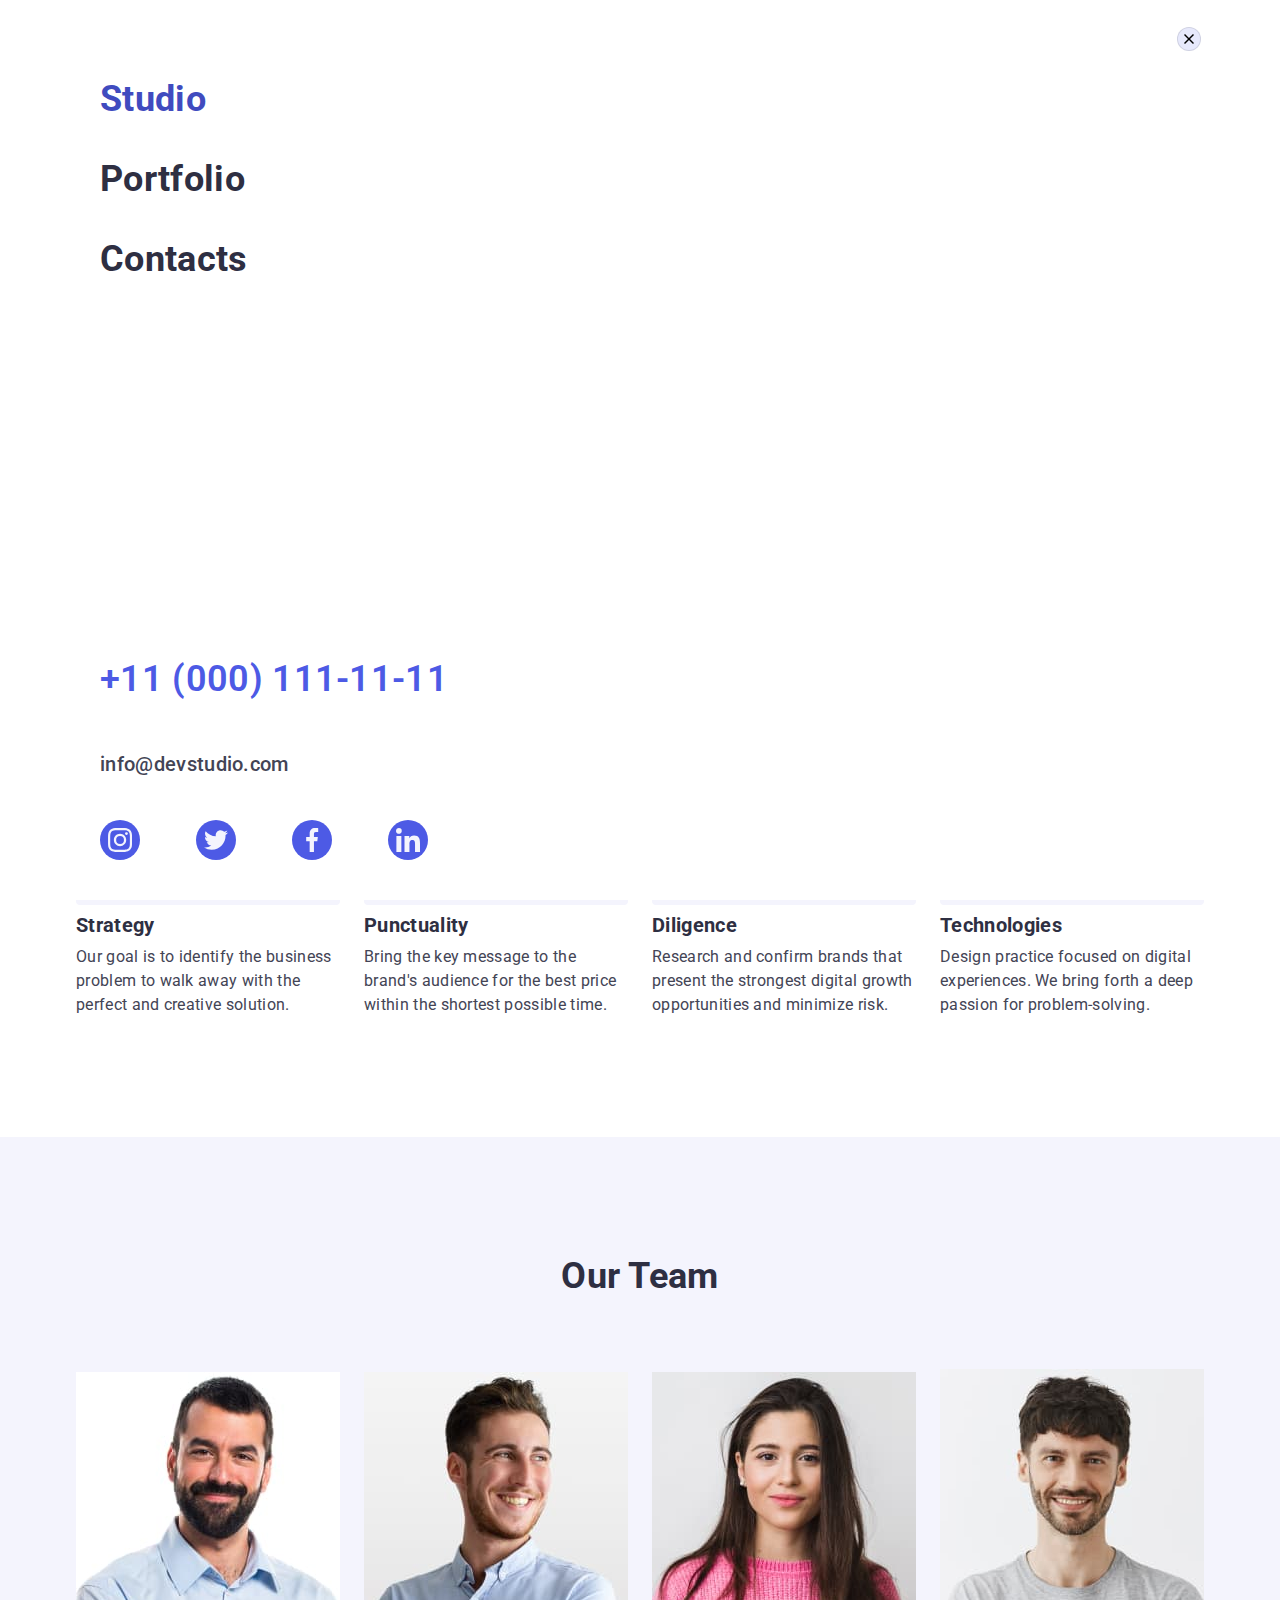
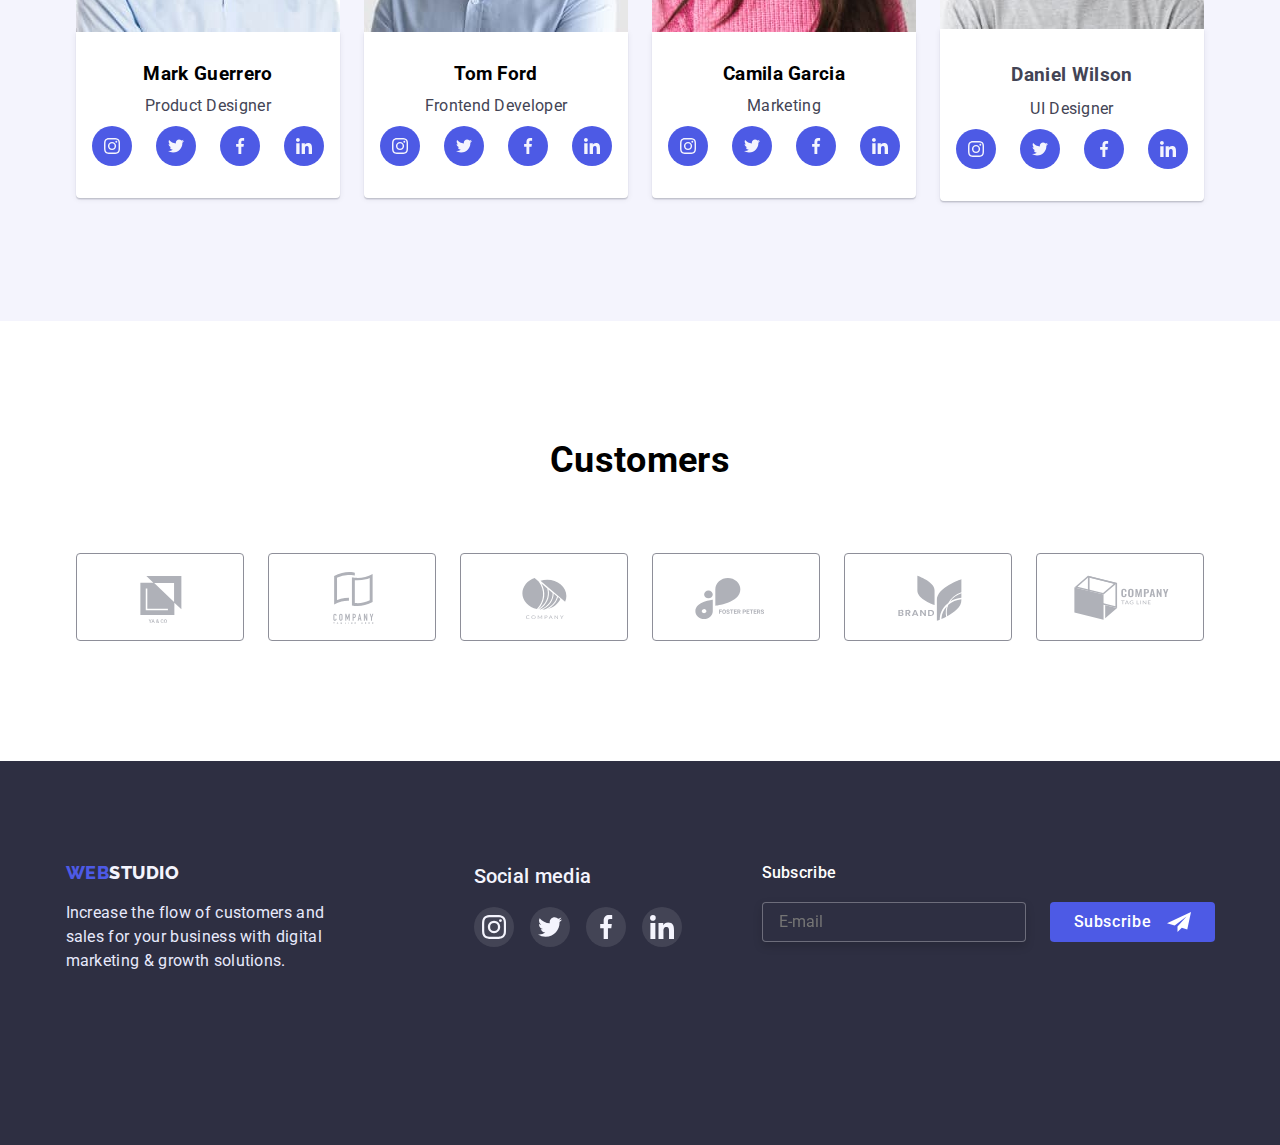
==== commit 9540b764: "I fixed my mistakes" ====
--- a/index.html
+++ b/index.html
@@ -72,7 +72,7 @@
           </button>
           <ul class="mobile-menu-list list">
             <li class="mobile-menu-item">
-              <a href="" class="mobile-menu-link link">Studio</a>
+              <a href="" class="mobile-menu-link link current-mob">Studio</a>
             </li>
             <li class="mobile-menu-item">
               <a href="" class="mobile-menu-link link">Portfolio</a>
@@ -193,7 +193,7 @@
         </div>
       </section>
       <!-- Our work -->
-      <section class="work-section section">
+      <section class="work-section">
         <div class="container">
           <h2 class="work-title section-title">What are we doing</h2>
           <ul class="list work-list">
@@ -490,7 +490,7 @@
     </main>
     <!-- Footer -->
     <footer class="footer">
-      <div class="container footer-pos">
+      <div class="footer-pos">
         <div class="footer-left">
           <a class="logotype link" href="/"
             >Web<span class="logo-white">Studio</span></a
--- a/css/styles.css
+++ b/css/styles.css
@@ -71,14 +71,6 @@
   padding-bottom: 96px;
 }
 
-.section-subtitle {
-  font-size: 36px;
-  line-height: 1.11;
-
-  text-transform: capitalize;
-  color: var(--brand-color-dark);
-}
-
 .section-description {
   line-height: 1.5;
   color: var(--text-description);
@@ -163,23 +155,6 @@
 .menu-link:hover,
 .menu-link:focus {
   color: var(--hover-color-link);
-}
-
-.current {
-  color: var(--hover-color-link);
-  position: relative;
-  padding-bottom: 27px;
-}
-
-.current::after {
-  position: absolute;
-  left: 0;
-  bottom: -1px;
-  content: "";
-  width: 100%;
-  height: 4px;
-  border-radius: 2px;
-  background-color: var(--hover-color-link);
 }
 
 .contact-link {
@@ -237,6 +212,10 @@
   transition: color(--delay-hover);
 }
 
+.current-mob {
+  color: var(--hover-color-link);
+}
+
 .mobile-menu-link:focus {
   color: var(--brand-color-logo);
 }
@@ -265,7 +244,7 @@
 
 .team-soc-list-mobile {
   display: flex;
-  justify-content: center;
+
   gap: 56px;
   justify-content: start;
 }
@@ -329,6 +308,11 @@
 /* =========BENEFITS======== */
 
 .benefits-title {
+  font-size: 36px;
+  line-height: 1.11;
+  text-align: center;
+  text-transform: capitalize;
+  color: var(--brand-color-dark);
   margin-bottom: 8px;
 }
 
@@ -375,15 +359,6 @@
   gap: 72px;
 }
 
-.section-subtitle {
-  font-weight: 500;
-  font-size: 20px;
-  line-height: 1.2;
-  text-align: center;
-  letter-spacing: 0.02em;
-  color: var(--brand-color-dark);
-}
-
 .team-text {
   margin-bottom: 8px;
 }
@@ -414,7 +389,7 @@
 }
 
 /* =========PORTFOLIO======== */
-/* .portfolio {
+.portfolio {
   padding-top: 96px;
 }
 
@@ -488,7 +463,7 @@
   height: 100%;
   transform: translateY(100%);
   transition: transform var(--delay-hover);
-} */
+}
 
 /* =========CUSTOMERS===== */
 .customers-title {
@@ -533,7 +508,6 @@
 .footer {
   padding-top: 96px;
   padding-bottom: 96px;
-  display: flex;
   justify-content: center;
   background-color: var(--brand-color-dark);
 }
@@ -548,13 +522,17 @@
   display: flex;
   justify-content: center;
   margin-bottom: 16px;
+}
+
+.footer-left {
+  margin: 0 auto 72px;
 }
 
 .footer-text {
   line-height: 1.5;
   color: #e7e9fc;
   max-width: 264px;
-  margin: 0 auto 72px;
+  margin: 0 auto;
 }
 
 .logo-white {
@@ -571,11 +549,14 @@
   margin-bottom: 16px;
 }
 
+.footer-right {
+  margin-bottom: 72px;
+}
+
 .soc-media-list {
   display: flex;
   justify-content: center;
   gap: 16px;
-  margin-bottom: 72px;
 }
 
 .soc-media-link {
@@ -614,7 +595,7 @@
   padding-left: 16px;
   color: #ffff;
   display: block;
-  margin-bottom: 16px;
+  margin: 0 auto 16px;
 }
 
 .footer-form-button {
--- a/css/mobile.css
+++ b/css/mobile.css
@@ -8,6 +8,26 @@
   --hero-grad: linear-gradient(rgba(46, 47, 66, 0.7), rgba(46, 47, 66, 0.7));
   --delay-hover: 250ms cubic-bezier(0.4, 0, 0.2, 1);
 }
+
+@media screen and (max-width: 399px) {
+  .modal-close {
+    top: 37px;
+    right: 14px;
+  }
+  .mobile-menu-soc-link {
+    font-size: 24px;
+  }
+  .team-soc-list-mobile {
+    gap: 28px;
+  }
+}
+
+@media screen and (max-width: 426px) {
+  .mobile-menu-soc-link {
+    font-size: 24px;
+  }
+}
+
 @media screen and (min-width: 480px) {
   .container {
     width: 428px;
--- a/css/tablet.css
+++ b/css/tablet.css
@@ -68,7 +68,7 @@
   .current::after {
     position: absolute;
     left: 0;
-    bottom: -1px;
+    bottom: 5px;
     content: "";
     width: 100%;
     height: 4px;
@@ -77,15 +77,32 @@
   }
 
   .contact-link {
-    font-style: normal;
-    line-height: 1.5;
-    color: #434455;
+    font-size: 12px;
+    line-height: 1.33;
+    letter-spacing: 0.04em;
+    color: var(--text-description);
     transition: color var(--delay-hover);
   }
 
   .contact-link:hover,
   .contact-link:focus {
     color: var(--brand-color-logo);
+  }
+  .current {
+    color: var(--hover-color-link);
+    position: relative;
+    padding-bottom: 27px;
+  }
+
+  .current::after {
+    position: absolute;
+    left: 0;
+    bottom: 5px;
+    content: "";
+    width: 100%;
+    height: 4px;
+    border-radius: 2px;
+    background-color: var(--hover-color-link);
   }
   /* =========HERO======== */
   .hero {
@@ -114,6 +131,10 @@
     gap: 72px 24px;
   }
 
+  .benefits-title {
+    text-align: start;
+  }
+
   .benefits-item {
     max-width: 356px;
   }
@@ -146,7 +167,13 @@
   .footer-pos {
     display: flex;
     flex-wrap: wrap;
-    align-items: center;
+  }
+  .footer-left {
+    margin: 0 24px 72px 0;
+  }
+
+  .footer-right {
+    margin-bottom: 0;
   }
 
   .footer-left > .logotype {
@@ -164,11 +191,18 @@
     width: 264px;
   }
 
+  .soc-media-list {
+    margin-bottom: 0;
+  }
+
   .footer-form-wrapper {
     display: flex;
   }
   .footer-form-button {
     margin-left: 24px;
+  }
+  .footer-form-input {
+    margin-bottom: 0;
   }
 }
 
--- a/css/desktop.css
+++ b/css/desktop.css
@@ -25,6 +25,17 @@
     flex-direction: row;
     gap: 40px;
   }
+
+  .contact-link {
+    font-size: 16px;
+    line-height: 1.5;
+    color: var(--text-description);
+    transition: color var(--delay-hover);
+  }
+  .current::after {
+    bottom: -1px;
+  }
+
   /* =========HERO======== */
   .hero {
     background-color: var(--brand-color-dark);
@@ -63,6 +74,10 @@
     align-items: center;
     margin-bottom: 8px;
   }
+  .benefits-title {
+    font-size: 20px;
+    line-height: 1.2;
+  }
   .benefits-text {
     max-width: 264px;
   }
@@ -75,7 +90,7 @@
     color: var(--brand-color-dark);
   }
   .work-section {
-    display: flex;
+    padding-bottom: 120px;
   }
   .work-list {
     display: flex;
@@ -95,6 +110,10 @@
   .footer {
     padding-top: 100px;
     padding-bottom: 100px;
+  }
+  .footer-pos {
+    margin: 0 auto;
+    justify-content: center;
   }
   .footer-pos {
     flex-wrap: nowrap;
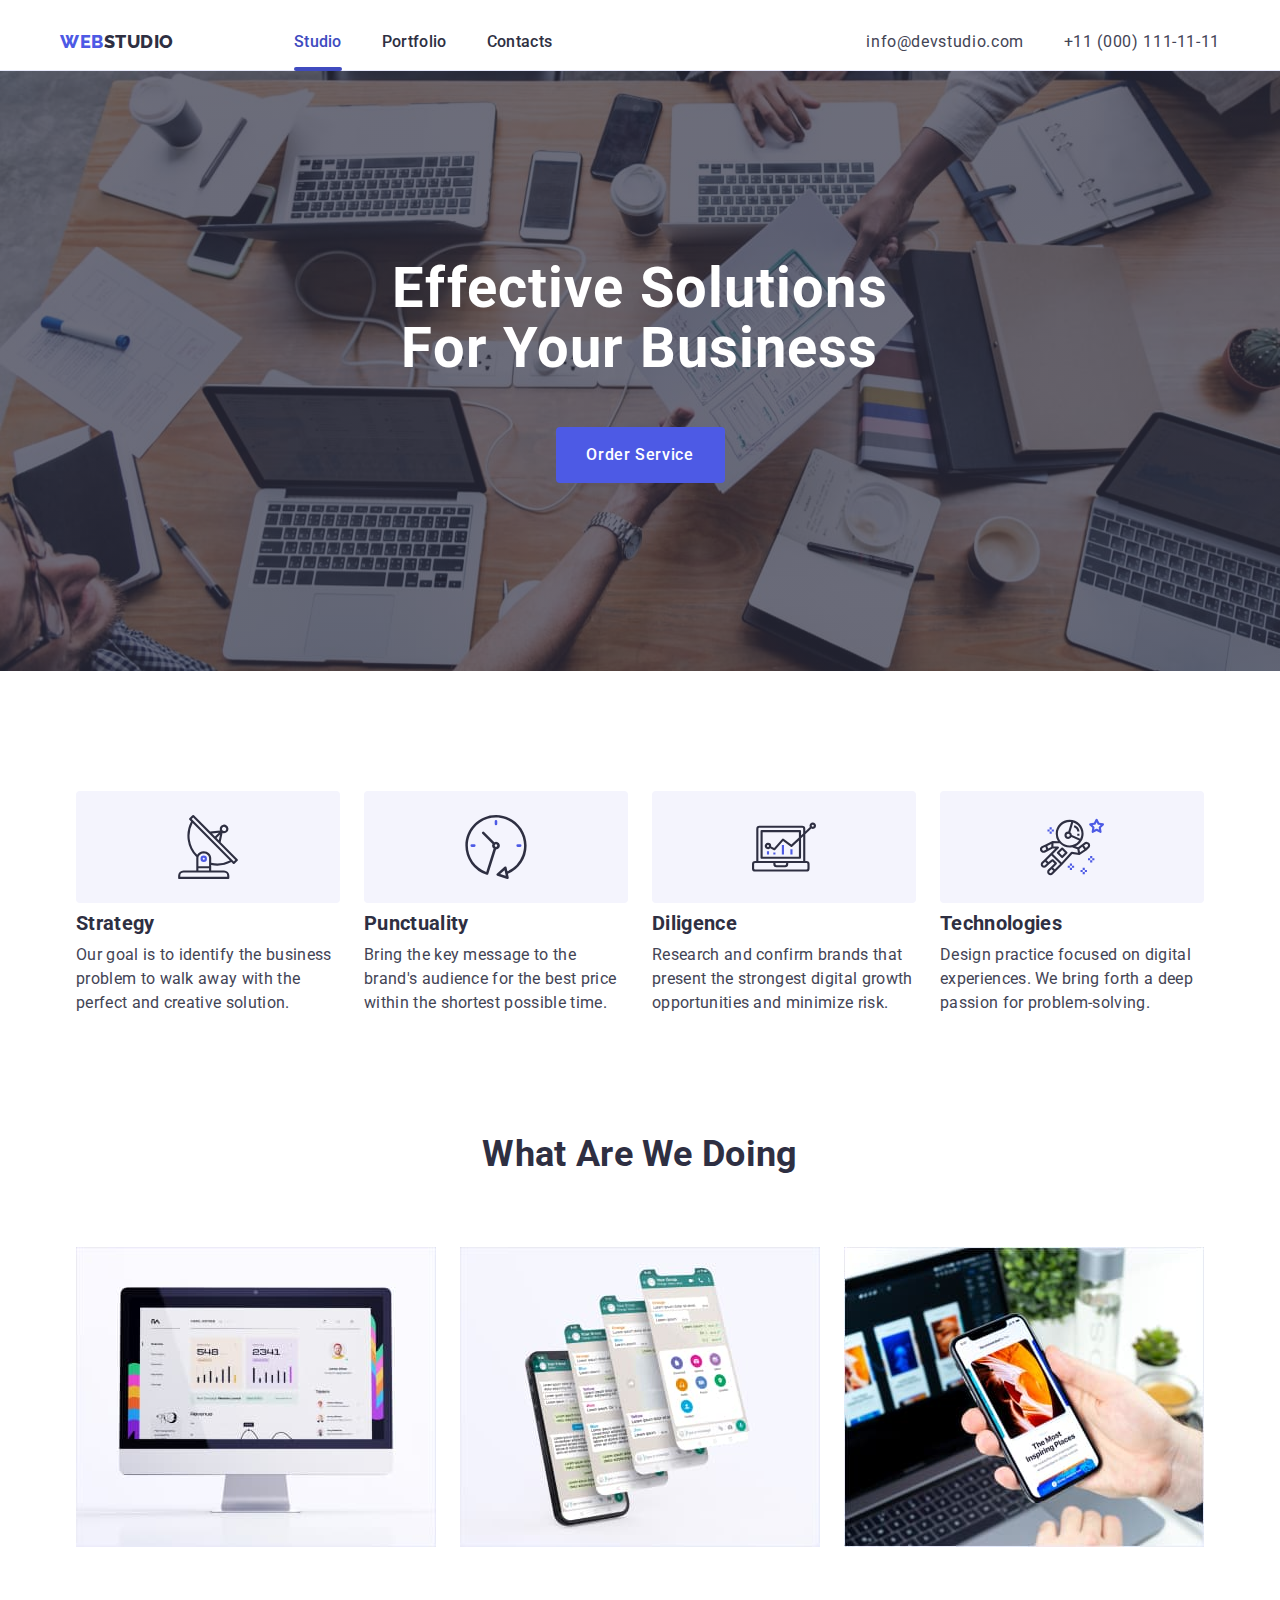
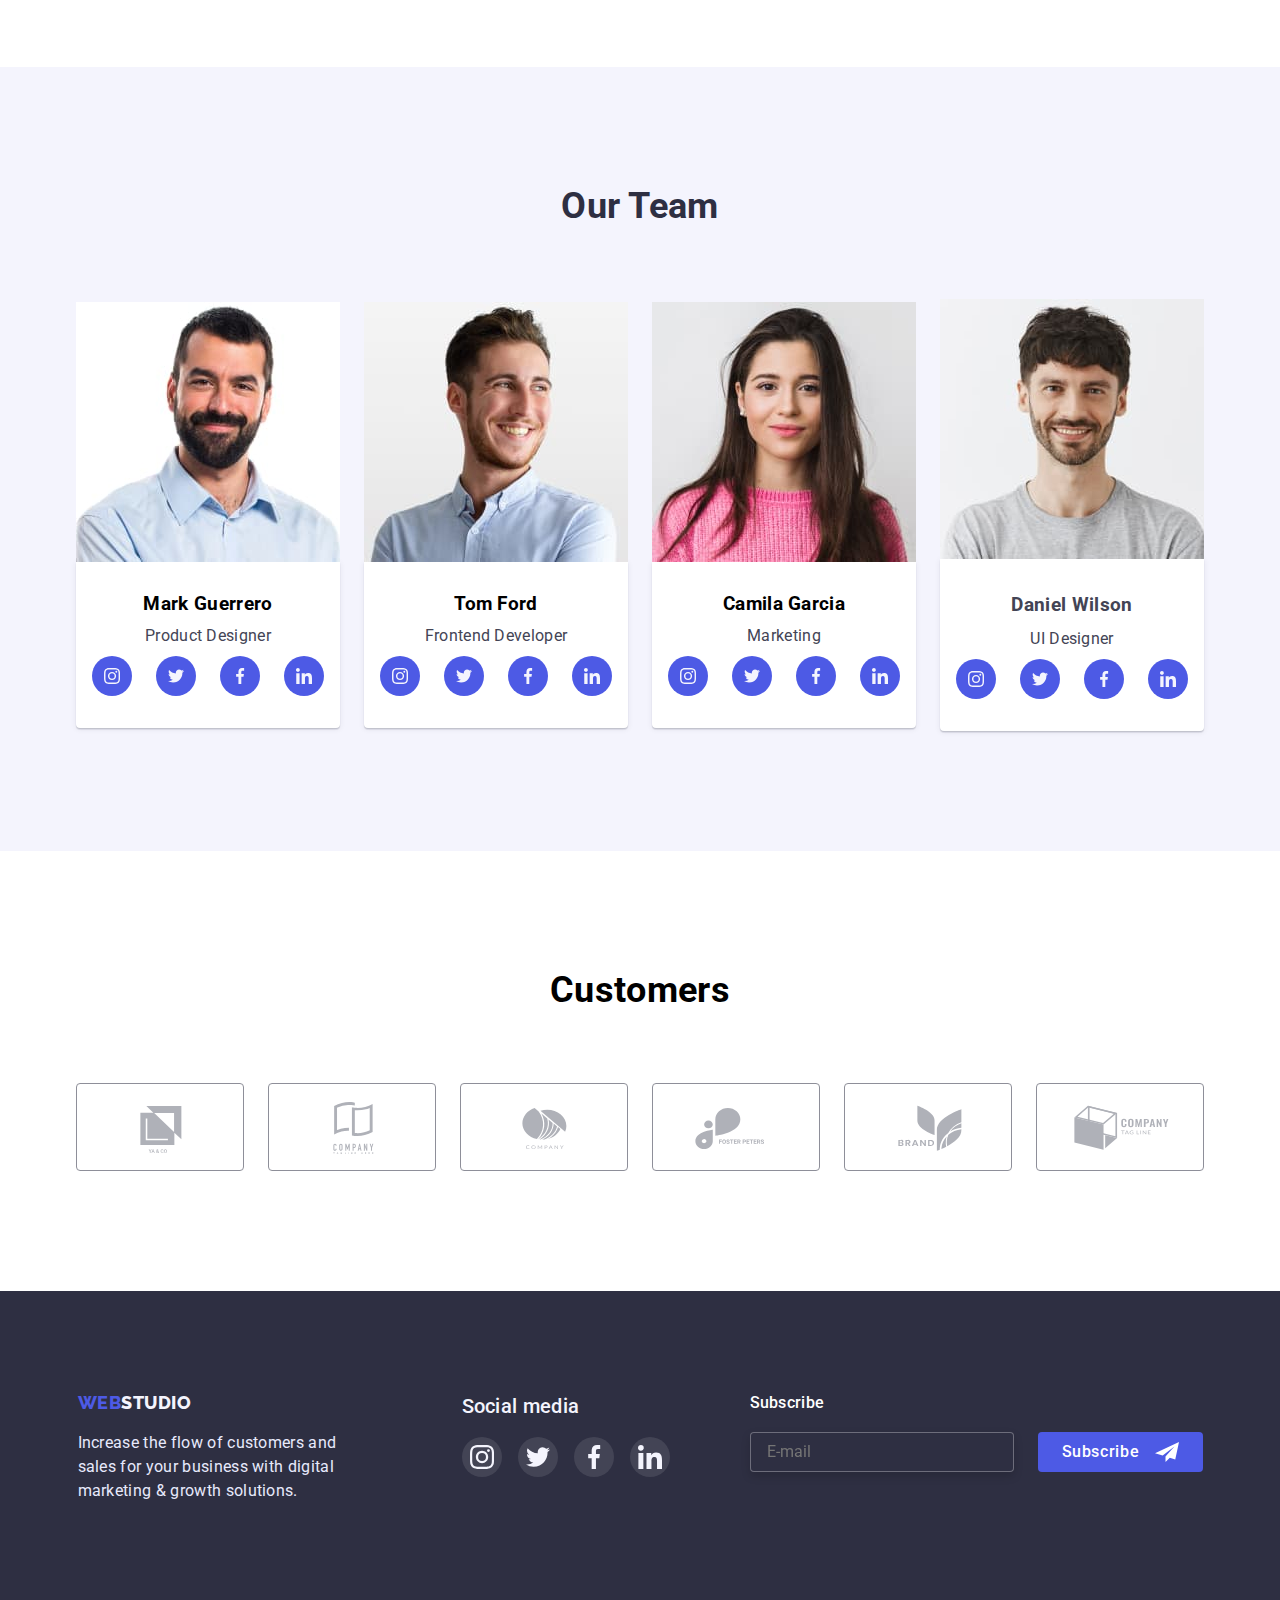
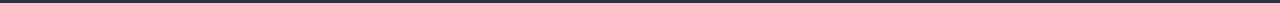
==== commit 90cdd18d: "2 fix" ====
--- a/index.html
+++ b/index.html
@@ -490,7 +490,7 @@
     </main>
     <!-- Footer -->
     <footer class="footer">
-      <div class="footer-pos">
+      <div class="footer-pos container">
         <div class="footer-left">
           <a class="logotype link" href="/"
             >Web<span class="logo-white">Studio</span></a
--- a/css/tablet.css
+++ b/css/tablet.css
@@ -14,7 +14,8 @@
   }
   /* =======HEADER========*/
   .page-header {
-    padding-bottom: 10px;
+    padding-top: 0;
+    padding-bottom: 0;
   }
 
   .page-nav {
@@ -26,6 +27,12 @@
     display: flex;
     align-items: center;
     justify-content: space-between;
+    padding: 24px 0 10px;
+    height: 70px;
+  }
+
+  .mobile-menu {
+    display: none;
   }
 
   .menu-open-mob {
@@ -97,7 +104,7 @@
   .current::after {
     position: absolute;
     left: 0;
-    bottom: 5px;
+    bottom: 7px;
     content: "";
     width: 100%;
     height: 4px;
--- a/css/desktop.css
+++ b/css/desktop.css
@@ -13,9 +13,7 @@
     padding-top: 120px;
     padding-bottom: 120px;
   }
-  .page-header {
-    padding: 24px 0;
-  }
+
   .container {
     width: 1160px;
   }
@@ -33,7 +31,7 @@
     transition: color var(--delay-hover);
   }
   .current::after {
-    bottom: -1px;
+    bottom: 7px;
   }
 
   /* =========HERO======== */
@@ -91,6 +89,7 @@
   }
   .work-section {
     padding-bottom: 120px;
+    display: block;
   }
   .work-list {
     display: flex;
@@ -120,6 +119,10 @@
     align-items: normal;
   }
 
+  .footer-left {
+    margin: 0;
+  }
+
   .footer-right {
     margin-left: 120px;
   }
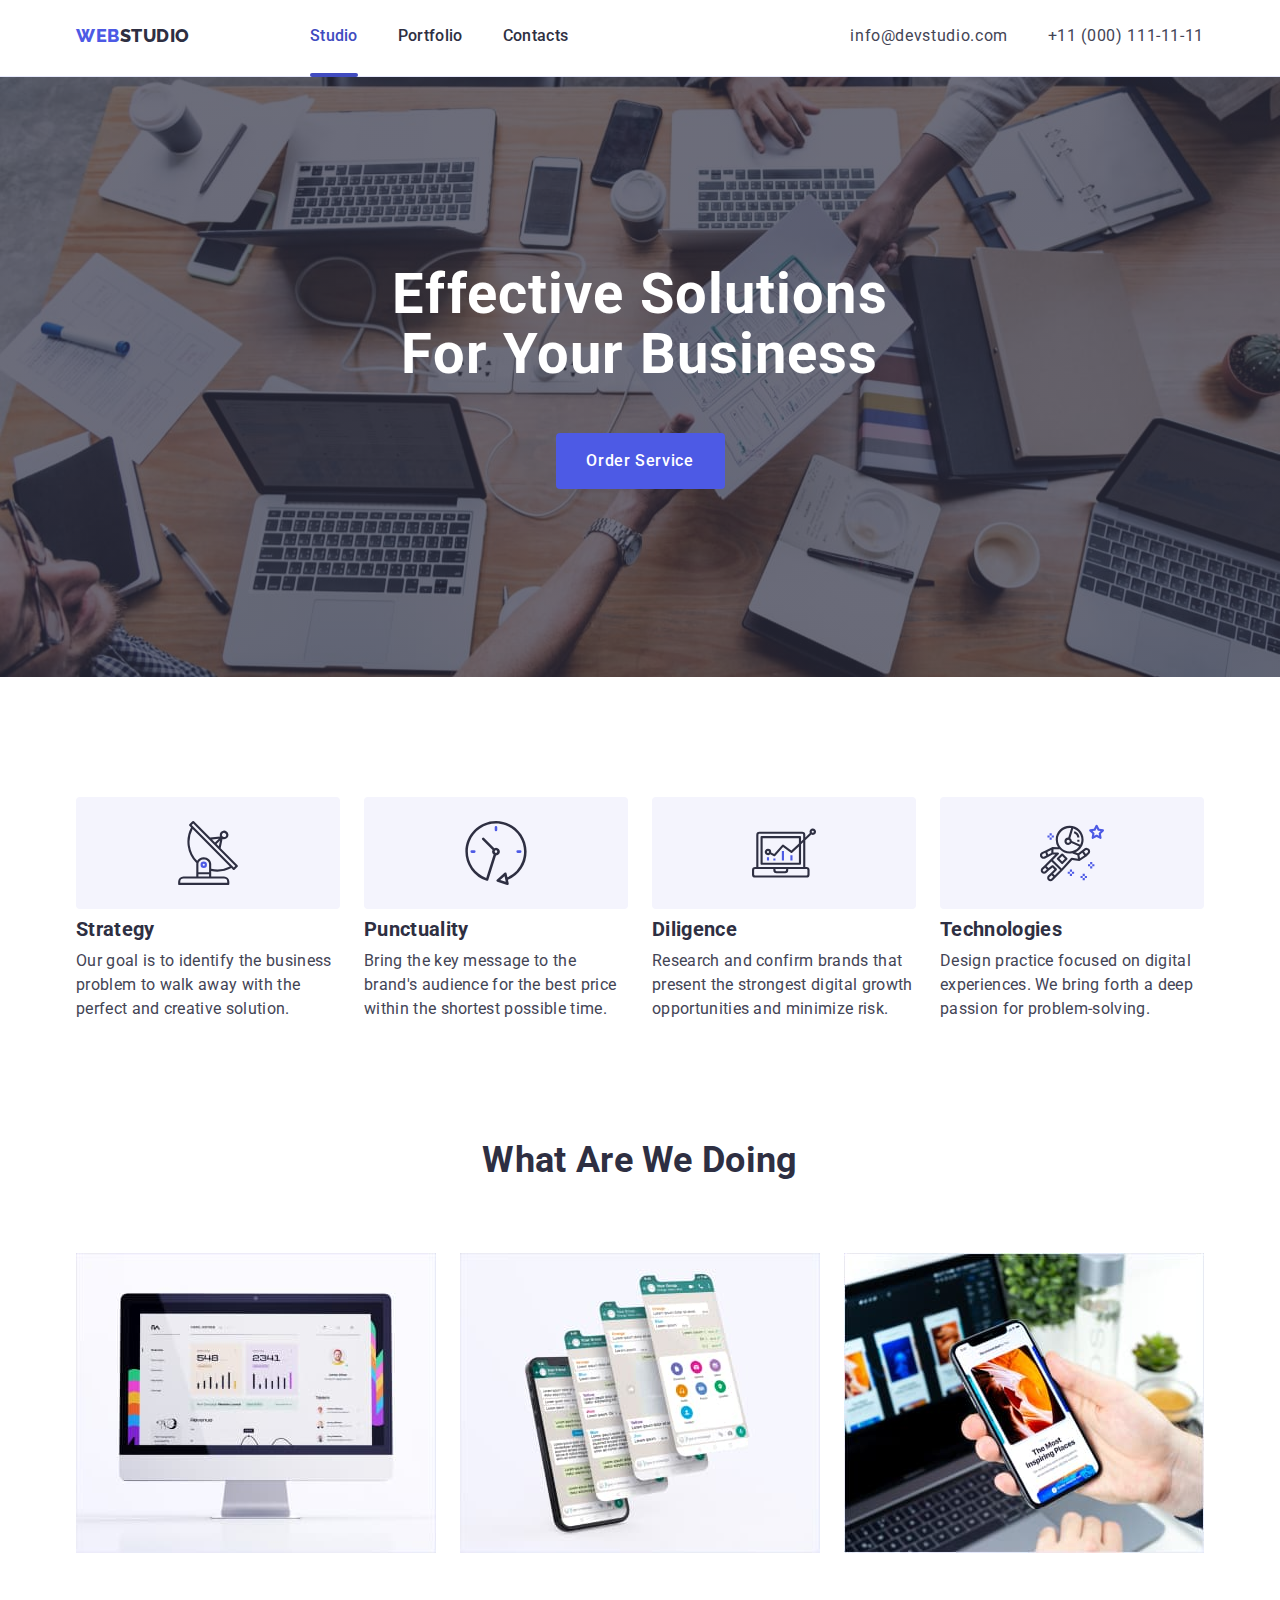
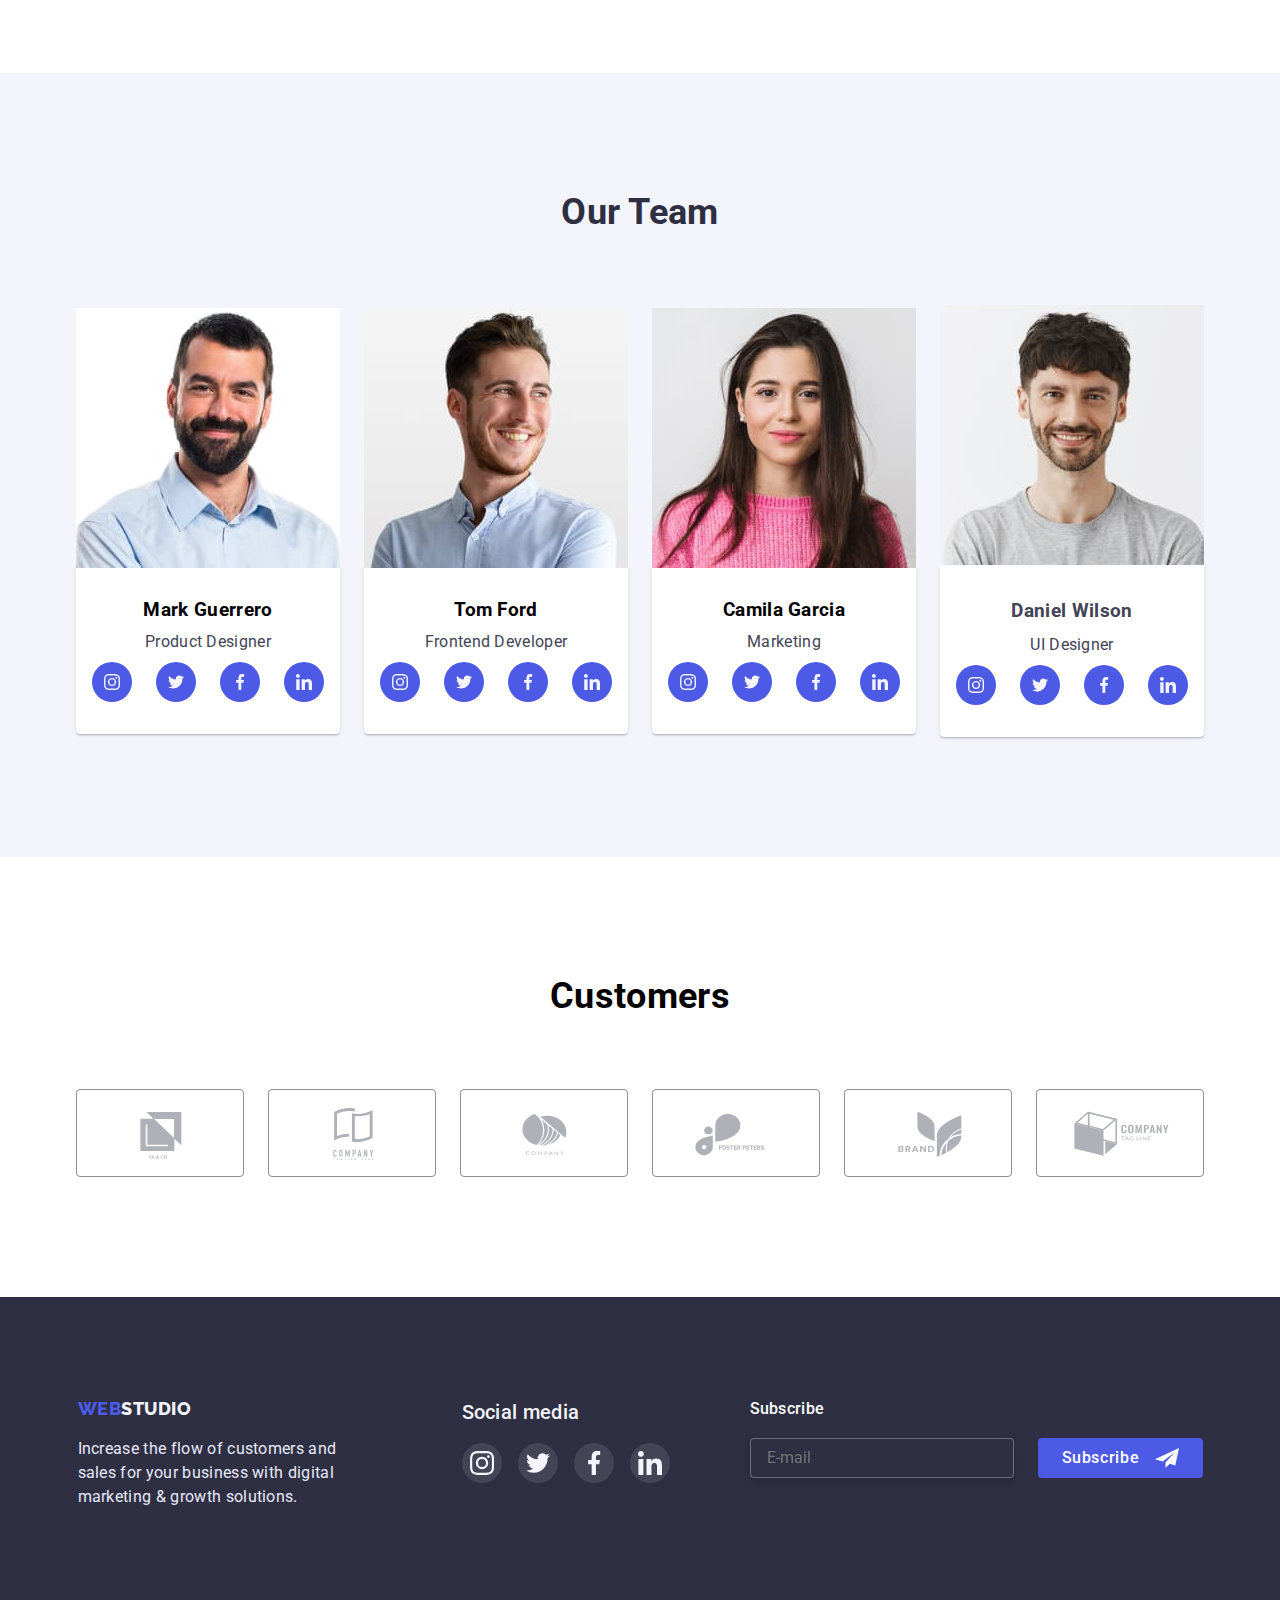
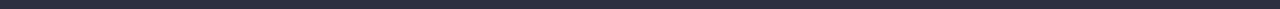
==== commit a7b05d69: "2nd fix" ====
--- a/index.html
+++ b/index.html
@@ -58,7 +58,7 @@
           </ul>
         </address>
         <button type="button" class="menu-open-mob js-open-menu">
-          <svg class="header-mobile-button" width="32" height="32">
+          <svg class="header-mobile-button" width="32" height="21">
             <use href="./images/icons.svg#icon-burger"></use>
           </svg>
         </button>
--- a/css/styles.css
+++ b/css/styles.css
@@ -482,7 +482,7 @@
 }
 
 .customers-link {
-  width: 190px;
+  width: 100%;
   height: 88px;
   border: 1px solid #8e8f99;
   border-radius: 4px;
@@ -495,6 +495,10 @@
 .customers-icon {
   fill: #afb1b8;
   transition: fill var(--delay-hover);
+}
+
+.customers-item {
+  width: calc((100% - 16px) / 2);
 }
 
 .customers-link:is(:focus, :hover) {
--- a/css/tablet.css
+++ b/css/tablet.css
@@ -23,14 +23,6 @@
     align-items: center;
   }
 
-  .header-container {
-    display: flex;
-    align-items: center;
-    justify-content: space-between;
-    padding: 24px 0 10px;
-    height: 70px;
-  }
-
   .mobile-menu {
     display: none;
   }
@@ -104,7 +96,7 @@
   .current::after {
     position: absolute;
     left: 0;
-    bottom: 7px;
+    bottom: 5px;
     content: "";
     width: 100%;
     height: 4px;
@@ -160,6 +152,10 @@
     gap: 72px 24px;
     justify-content: center;
   }
+
+  .customers-item {
+    width: 168px;
+  }
   .customers-link {
     width: 168px;
   }
@@ -214,6 +210,13 @@
 }
 
 @media screen and (min-width: 768px) and (max-width: 1199px) {
+  .header-container {
+    display: flex;
+    align-items: center;
+    justify-content: space-between;
+    padding: 24px 16px 10px;
+  }
+
   .footer-pos {
     padding-left: 92px;
   }
--- a/css/desktop.css
+++ b/css/desktop.css
@@ -18,6 +18,12 @@
     width: 1160px;
   }
 
+  .header-container {
+    padding-top: 24px;
+    padding-bottom: 28px;
+    justify-content: space-between;
+  }
+
   .contact-info {
     display: flex;
     flex-direction: row;
@@ -31,7 +37,7 @@
     transition: color var(--delay-hover);
   }
   .current::after {
-    bottom: 7px;
+    bottom: -5px;
   }
 
   /* =========HERO======== */
@@ -110,11 +116,10 @@
     padding-top: 100px;
     padding-bottom: 100px;
   }
+
   .footer-pos {
     margin: 0 auto;
     justify-content: center;
-  }
-  .footer-pos {
     flex-wrap: nowrap;
     align-items: normal;
   }
